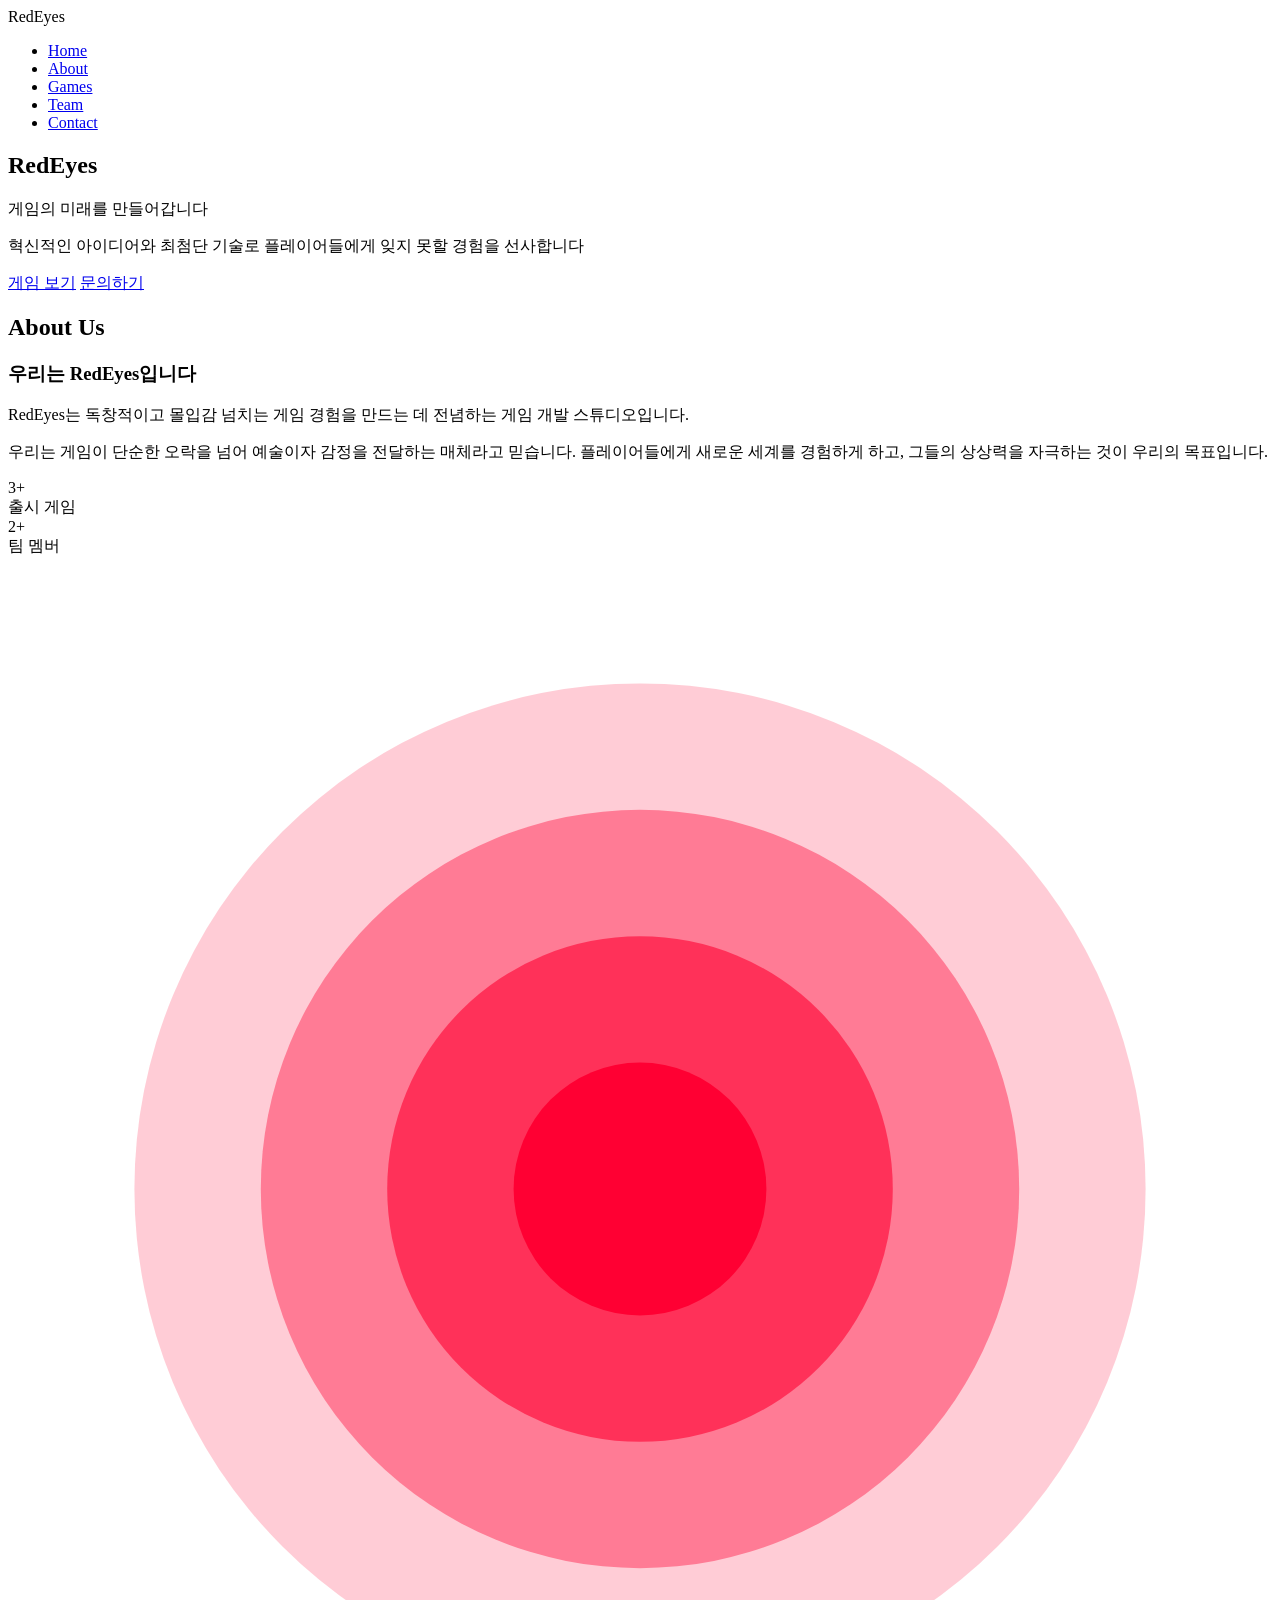
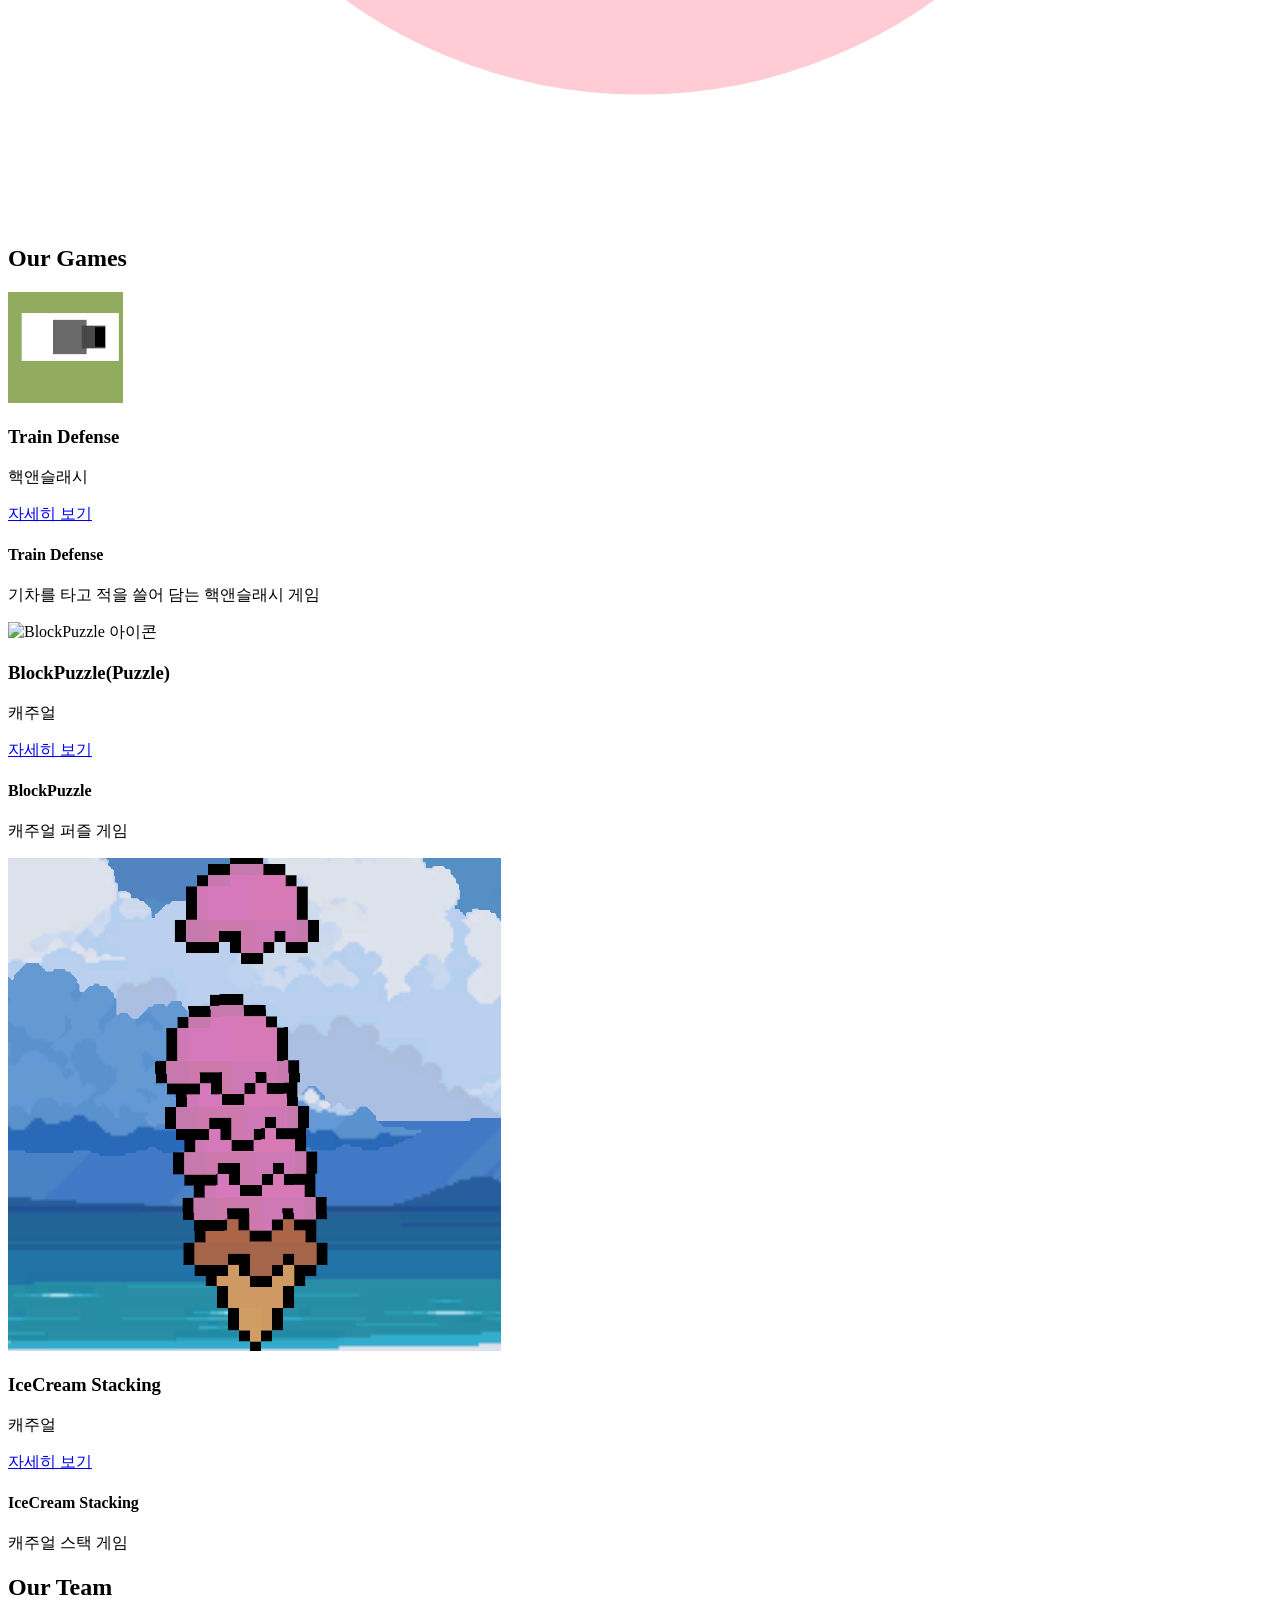
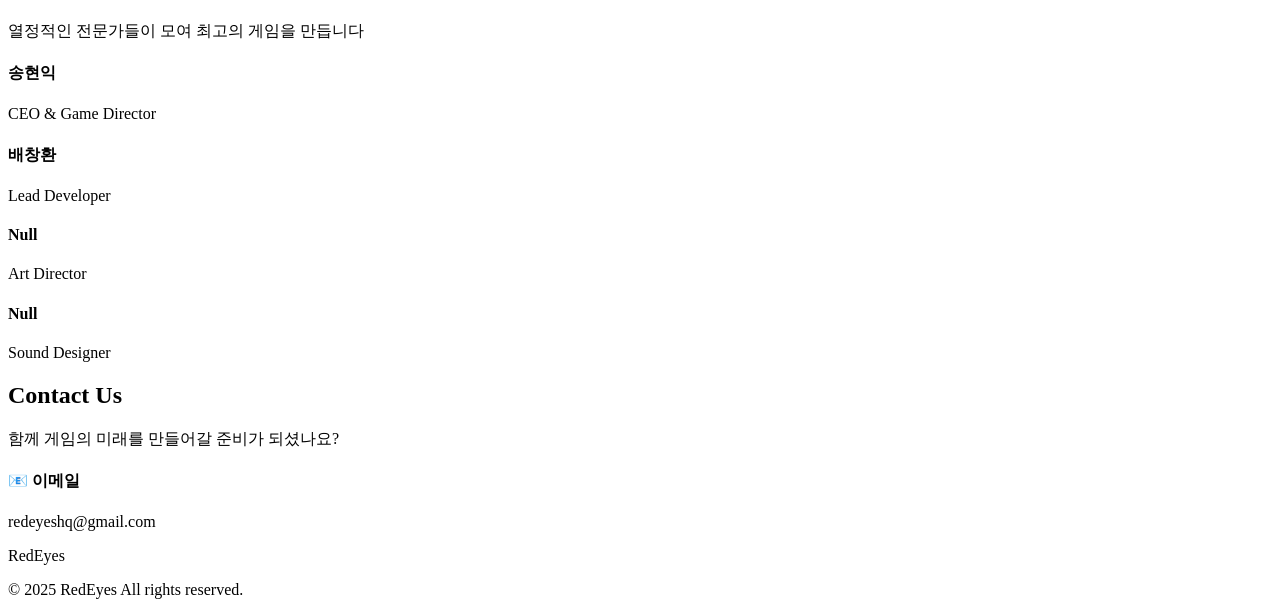
==== index.html @ b665c599 "feat: goole Verification Add" ====
<!DOCTYPE html>
<html lang="ko">

<head>
    <meta name="google-site-verification" content="wqrZ74PkrUg6t9TIPGTFlnGOhgBjYLxxdGRn3Hg3N94"/>
    <meta charset="UTF-8">
    <meta name="viewport" content="width=device-width, initial-scale=1.0">
    <meta name="description" content="RedEyes - 혁신적인 게임을 만드는 게임 개발 회사">
    <title>RedEyes - Game Development Studio</title>
    <link rel="stylesheet" href="styles.css">
    <link
        href="https://fonts.googleapis.com/css2?family=Orbitron:wght@400;500;700;900&family=Noto+Sans+KR:wght@300;400;500;700&display=swap"
        rel="stylesheet">
</head>

<body>
    <!-- Navigation -->
    <nav class="navbar">
        <div class="container">
            <div class="nav-wrapper">
                <div class="logo">
                    <span class="logo-red">Red</span><span class="logo-eyes">Eyes</span>
                </div>
                <ul class="nav-menu">
                    <li><a href="#home">Home</a></li>
                    <li><a href="#about">About</a></li>
                    <li><a href="#games">Games</a></li>
                    <li><a href="#team">Team</a></li>
                    <li><a href="#contact">Contact</a></li>
                </ul>
                <div class="hamburger">
                    <span></span>
                    <span></span>
                    <span></span>
                </div>
            </div>
        </div>
    </nav>

    <!-- Hero Section -->
    <section id="home" class="hero">
        <div class="hero-background"></div>
        <div class="container">
            <div class="hero-content">
                <h1 class="hero-title">
                    <span class="glitch" data-text="RedEyes">RedEyes</span>
                </h1>
                <p class="hero-subtitle">게임의 미래를 만들어갑니다</p>
                <p class="hero-description">혁신적인 아이디어와 최첨단 기술로 플레이어들에게 잊지 못할 경험을 선사합니다</p>
                <div class="hero-buttons">
                    <a href="#games" class="btn btn-primary">게임 보기</a>
                    <a href="#contact" class="btn btn-secondary">문의하기</a>
                </div>
            </div>
        </div>
        <div class="scroll-indicator">
            <div class="mouse"></div>
        </div>
    </section>

    <!-- About Section -->
    <section id="about" class="about">
        <div class="container">
            <h2 class="section-title">About Us</h2>
            <div class="about-content">
                <div class="about-text">
                    <h3>우리는 RedEyes입니다</h3>
                    <p>RedEyes는 독창적이고 몰입감 넘치는 게임 경험을 만드는 데 전념하는 게임 개발 스튜디오입니다.</p>
                    <p>우리는 게임이 단순한 오락을 넘어 예술이자 감정을 전달하는 매체라고 믿습니다. 플레이어들에게 새로운 세계를 경험하게 하고, 그들의 상상력을 자극하는 것이 우리의 목표입니다.
                    </p>
                    <div class="about-stats">
                        <div class="stat-item">
                            <div class="stat-number">3+</div>
                            <div class="stat-label">출시 게임</div>
                        </div>
                        <div class="stat-item">
                            <div class="stat-number">2+</div>
                            <div class="stat-label">팀 멤버</div>
                        </div>
                        <!-- <div class="stat-item">
                            <div class="stat-number">0+</div>
                            <div class="stat-label">총 다운로드수</div>
                        </div> -->
                    </div>
                </div>
                <div class="about-image">
                    <div class="image-placeholder">
                        <svg viewBox="0 0 200 200" xmlns="http://www.w3.org/2000/svg">
                            <circle cx="100" cy="100" r="80" fill="#ff0033" opacity="0.2" />
                            <circle cx="100" cy="100" r="60" fill="#ff0033" opacity="0.4" />
                            <circle cx="100" cy="100" r="40" fill="#ff0033" opacity="0.6" />
                            <circle cx="100" cy="100" r="20" fill="#ff0033" />
                        </svg>
                    </div>
                </div>
            </div>
        </div>
    </section>

    <!-- Games Section -->
    <section id="games" class="games">
        <div class="container">
            <h2 class="section-title">Our Games</h2>
            <div class="games-grid">
                <div class="game-card">
                    <div class="game-image">
                        <img src="images/games/TrainDefense.png" alt="TrainDefense 아이콘">
                        <div class="game-overlay">
                            <h3>Train Defense</h3>
                            <p>핵앤슬래시</p>
                            <a href="traindefense.html" class="game-link">자세히 보기</a>
                        </div>
                    </div>
                    <div class="game-info">
                        <h4>Train Defense</h4>
                        <p>기차를 타고 적을 쓸어 담는 핵앤슬래시 게임</p>
                    </div>
                </div>
                <div class="game-card">
                    <div class="game-image">
                        <img src="images/games/BlockPuzzle.png" alt="BlockPuzzle 아이콘">
                        <div class="game-overlay">
                            <h3>BlockPuzzle(Puzzle)</h3>
                            <p>캐주얼</p>
                            <a href="blockpuzzle.html" class="game-link">자세히 보기</a>
                        </div>
                    </div>
                    <div class="game-info">
                        <h4>BlockPuzzle</h4>
                        <p>캐주얼 퍼즐 게임</p>
                    </div>
                </div>
                <div class="game-card">
                    <div class="game-image">
                        <img src="images/games/IceCreamStacking.png" alt="IceCreamStacking 아이콘">
                        <div class="game-overlay">
                            <h3>IceCream Stacking</h3>
                            <p>캐주얼</p>
                            <a href="icecreamstacking.html" class="game-link">자세히 보기</a>
                        </div>
                    </div>
                    <div class="game-info">
                        <h4>IceCream Stacking</h4>
                        <p>캐주얼 스택 게임</p>
                    </div>
                </div>
            </div>
        </div>
    </section>

    <!-- Team Section -->
    <section id="team" class="team">
        <div class="container">
            <h2 class="section-title">Our Team</h2>
            <p class="section-description">열정적인 전문가들이 모여 최고의 게임을 만듭니다</p>
            <div class="team-grid">
                <div class="team-member">
                    <div class="member-avatar"></div>
                    <h4>송현익</h4>
                    <p class="member-role">CEO & Game Director</p>
                </div>
                <div class="team-member">
                    <div class="member-avatar"></div>
                    <h4>배창환</h4>
                    <p class="member-role">Lead Developer</p>
                </div>
                <div class="team-member">
                    <div class="member-avatar"></div>
                    <h4>Null</h4>
                    <p class="member-role">Art Director</p>
                </div>
                <div class="team-member">
                    <div class="member-avatar"></div>
                    <h4>Null</h4>
                    <p class="member-role">Sound Designer</p>
                </div>
            </div>
        </div>
    </section>

    <!-- Contact Section -->
    <section id="contact" class="contact">
        <div class="container">
            <h2 class="section-title">Contact Us</h2>
            <p class="section-description">함께 게임의 미래를 만들어갈 준비가 되셨나요?</p>
            <div class="contact-content">
                <!-- <form class="contact-form">
                    <div class="form-group">
                        <input type="text" id="name" placeholder="이름" required>
                    </div>
                    <div class="form-group">
                        <input type="email" id="email" placeholder="이메일" required>
                    </div>
                    <div class="form-group">
                        <input type="text" id="subject" placeholder="제목" required>
                    </div>
                    <div class="form-group">
                        <textarea id="message" rows="5" placeholder="메시지를 입력하세요" required></textarea>
                    </div>
                    <button type="submit" class="btn btn-primary">메시지 보내기</button>
                </form> -->
                <div class="contact-info">
                    <div class="info-item">
                        <h4>📧 이메일</h4>
                        <p>redeyeshq@gmail.com</p>
                    </div>
                    <!-- <div class="info-item">
                        <h4>📞 전화</h4>
                        <p>+82 2-1234-5678</p>
                    </div> -->
                </div>
            </div>
        </div>
    </section>

    <!-- Footer -->
    <footer class="footer">
        <div class="container">
            <div class="footer-content">
                <div class="footer-logo">
                    <span class="logo-red">Red</span><span class="logo-eyes">Eyes</span>
                </div>
                <p>&copy; 2025 RedEyes All rights reserved.</p>
            </div>
        </div>
    </footer>

    <script src="script.js"></script>
</body>

</html>
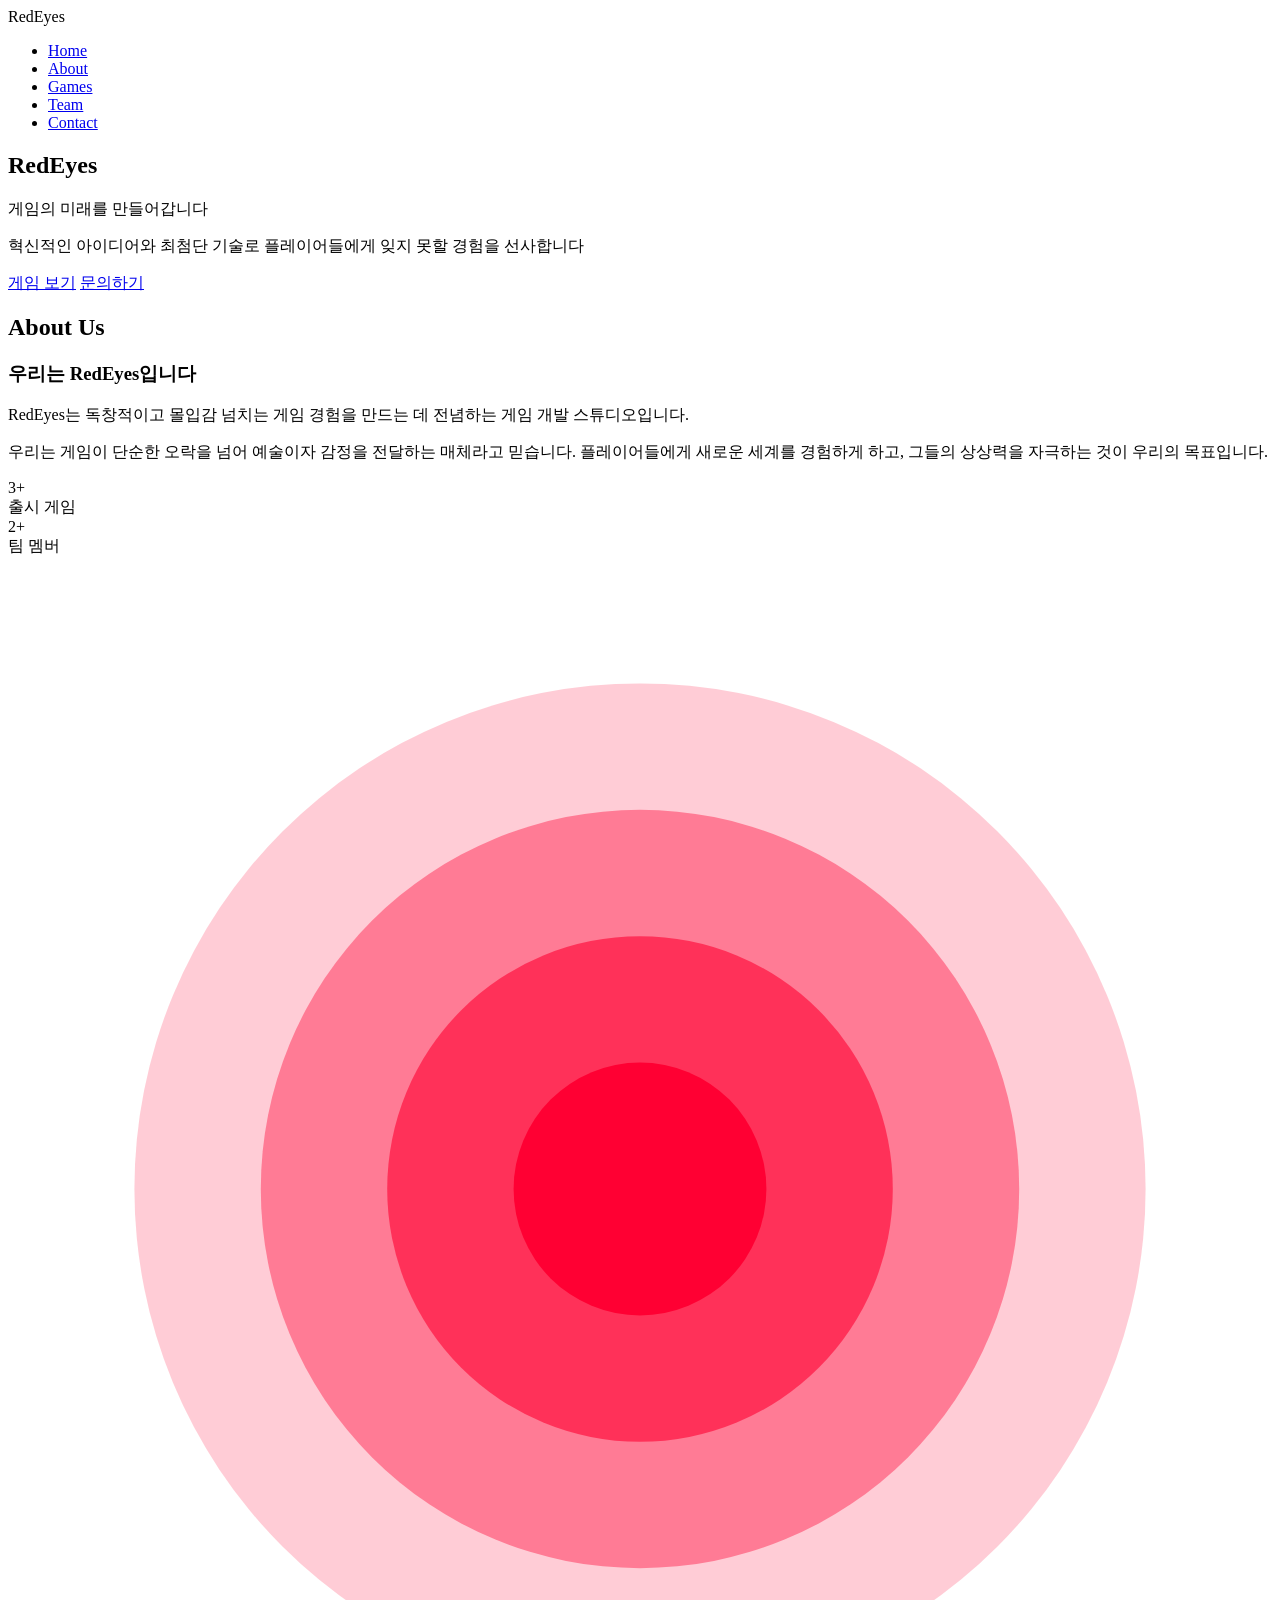
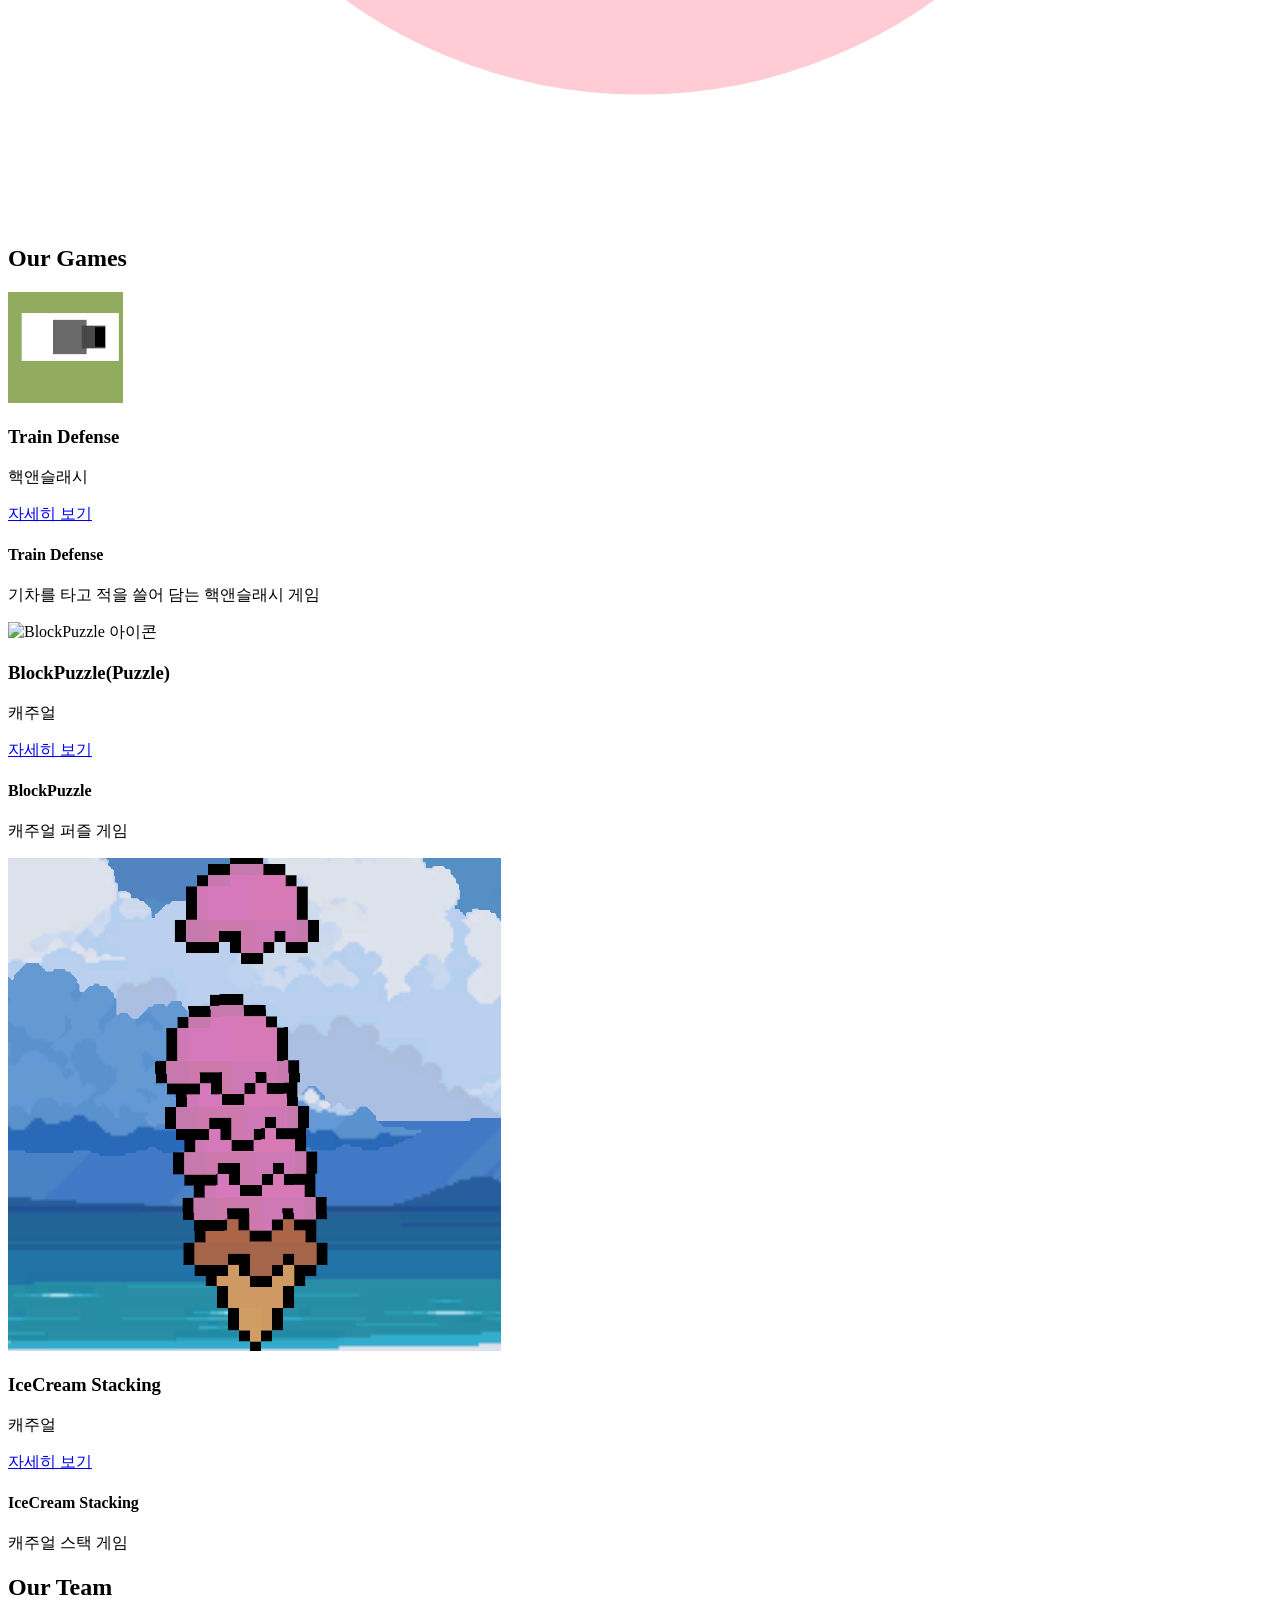
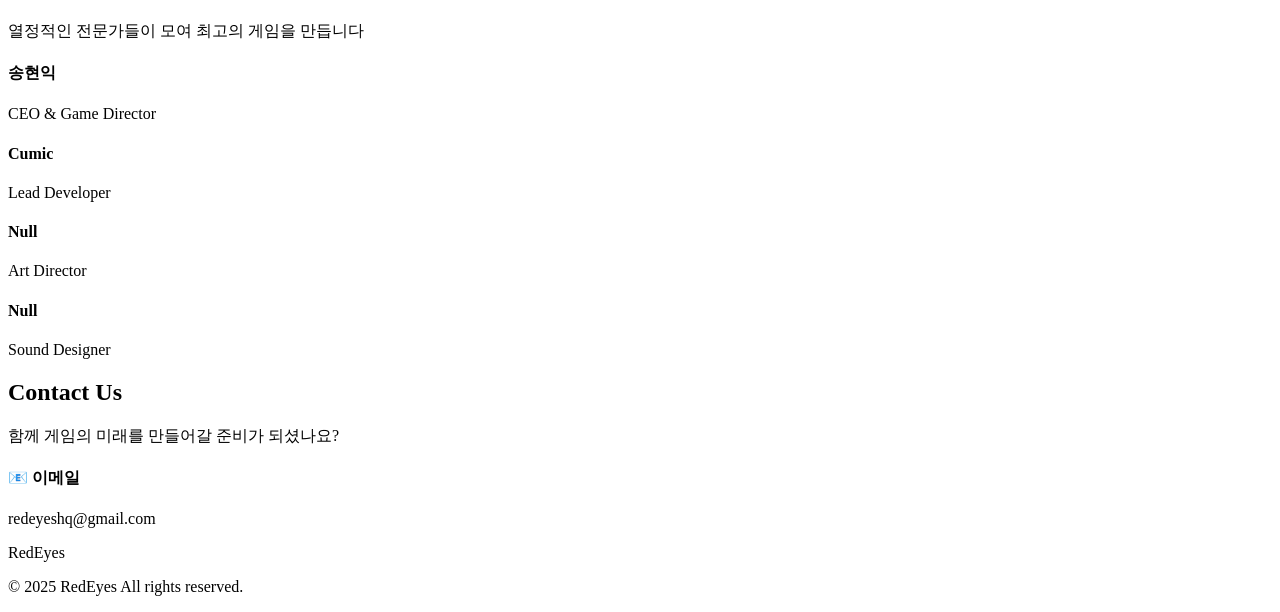
==== commit 9d1ed263: "fix: name" ====
--- a/index.html
+++ b/index.html
@@ -161,7 +161,7 @@
                 </div>
                 <div class="team-member">
                     <div class="member-avatar"></div>
-                    <h4>배창환</h4>
+                    <h4>Cumic</h4>
                     <p class="member-role">Lead Developer</p>
                 </div>
                 <div class="team-member">
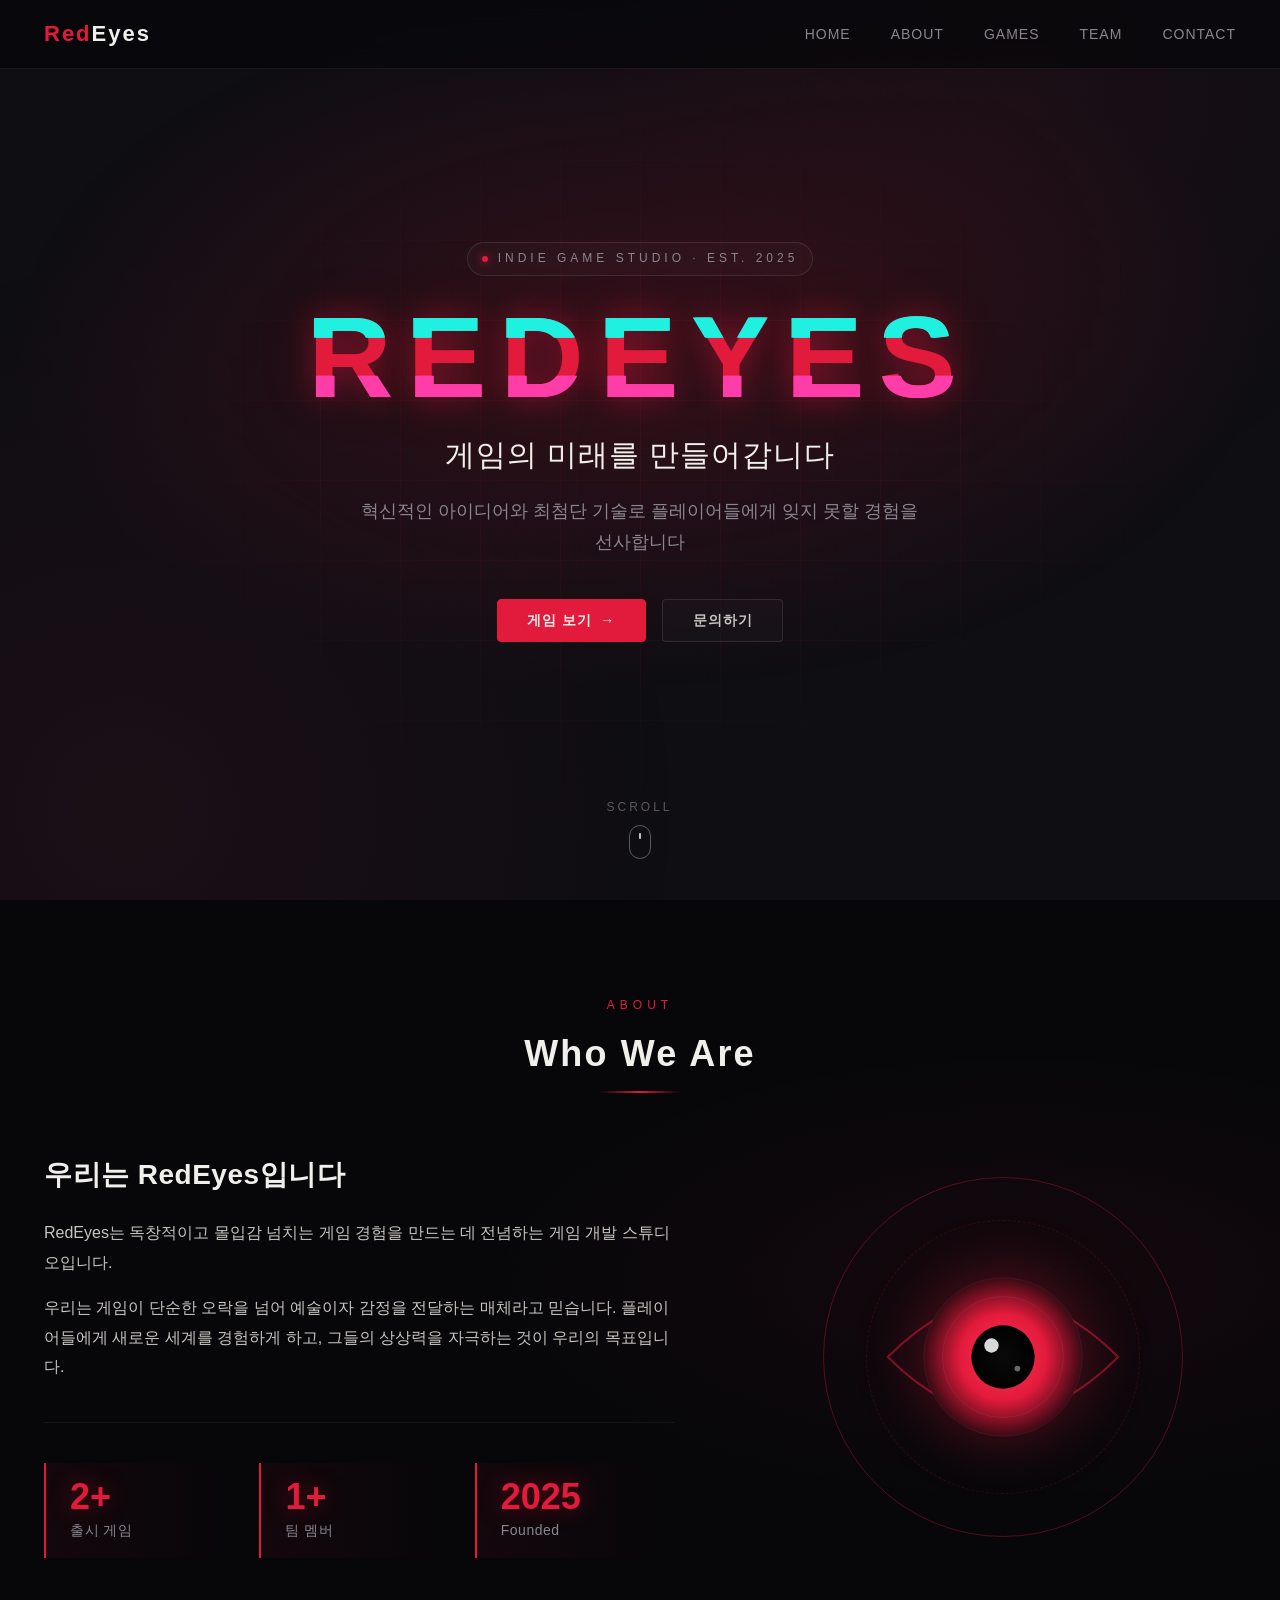
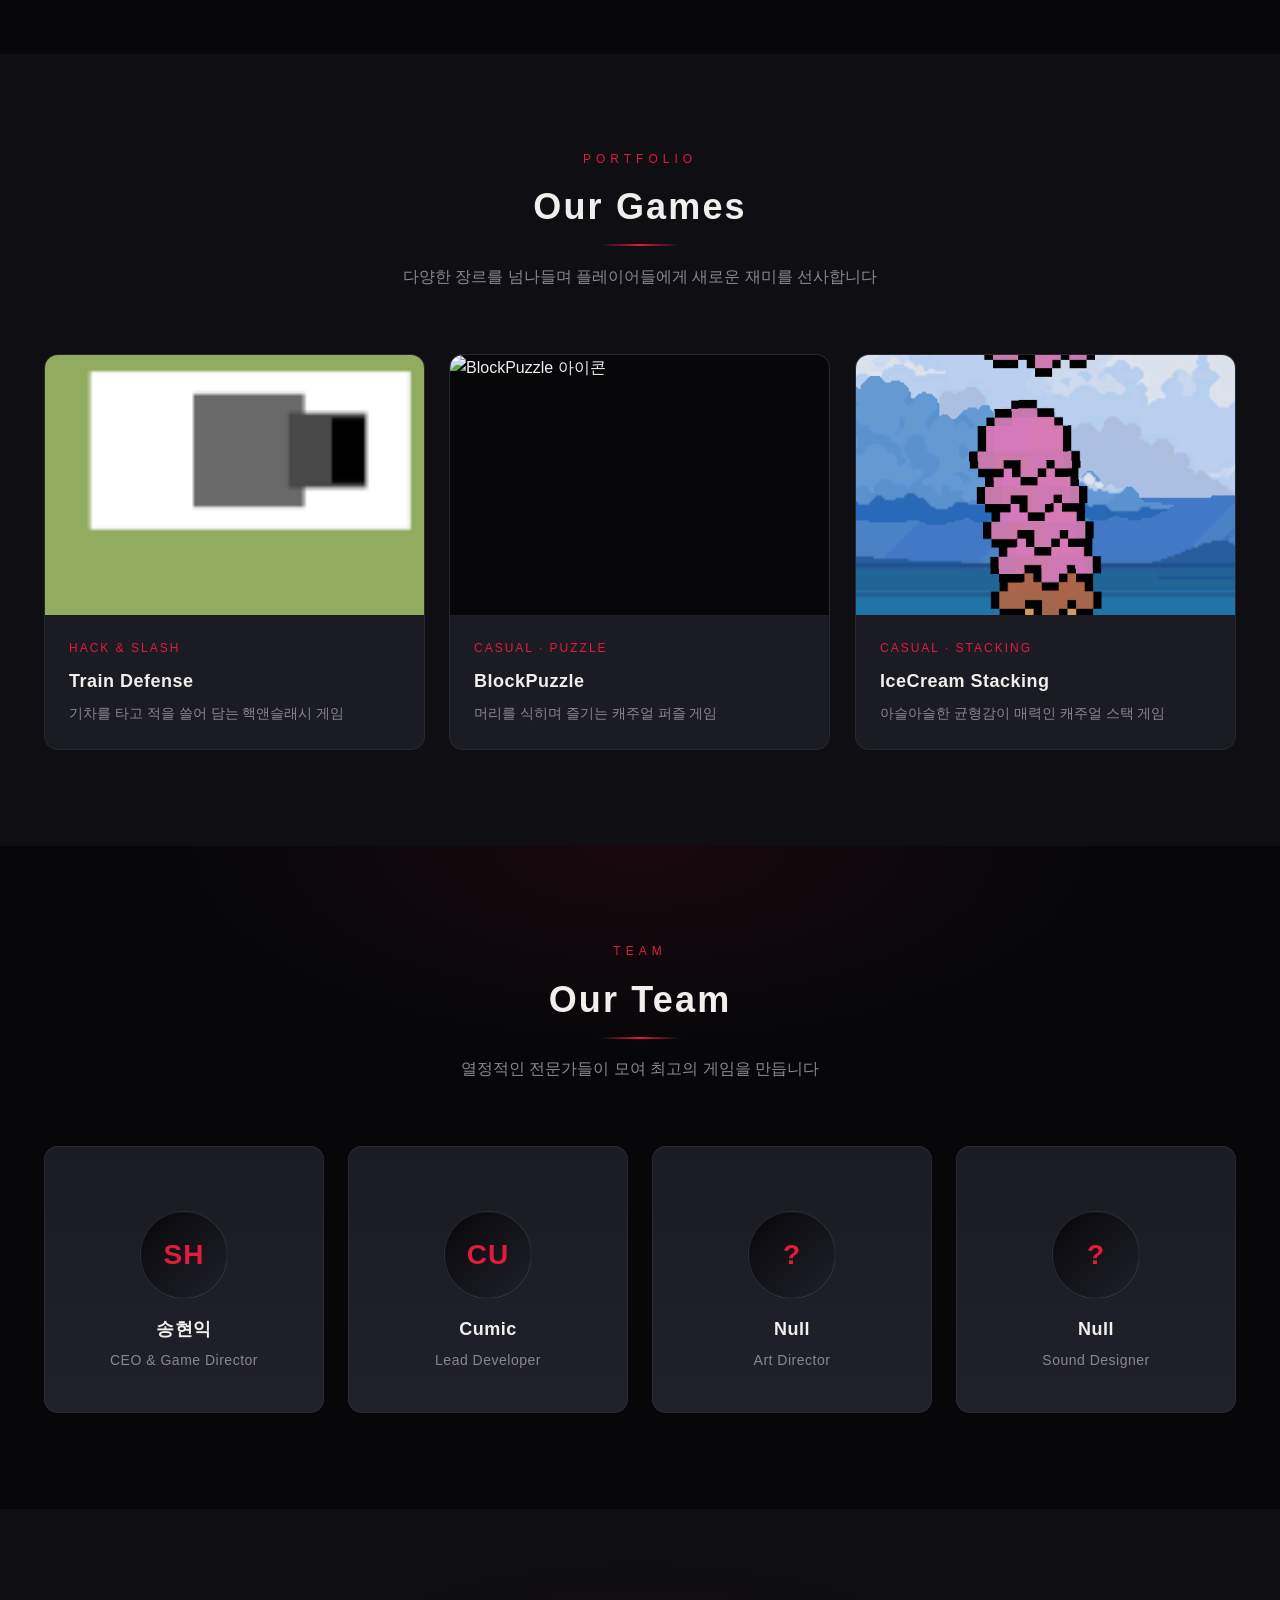
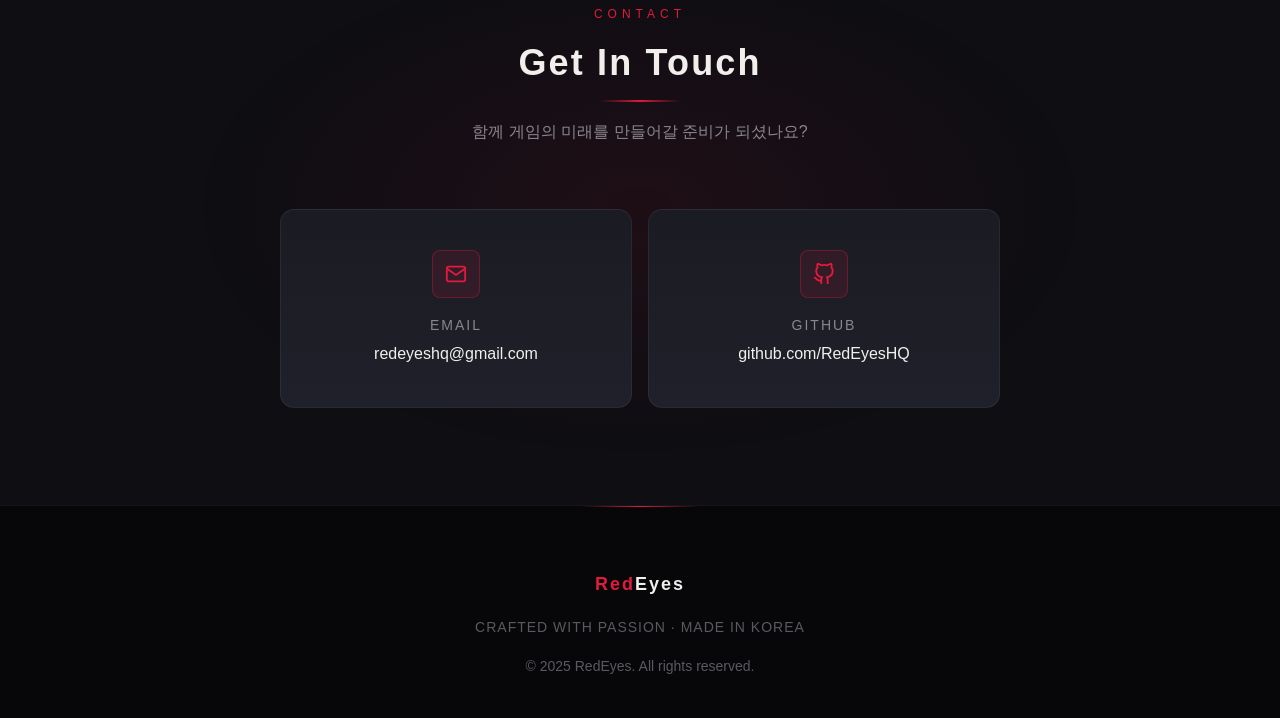
==== commit 8eeb4d7b: "[Fix] Design 수정" ====
--- a/index.html
+++ b/index.html
@@ -5,7 +5,8 @@
     <meta name="google-site-verification" content="wqrZ74PkrUg6t9TIPGTFlnGOhgBjYLxxdGRn3Hg3N94"/>
     <meta charset="UTF-8">
     <meta name="viewport" content="width=device-width, initial-scale=1.0">
-    <meta name="description" content="RedEyes - 혁신적인 게임을 만드는 게임 개발 회사">
+    <meta name="description" content="RedEyes - 혁신적인 게임을 만드는 게임 개발 스튜디오">
+    <meta name="theme-color" content="#07070a">
     <title>RedEyes - Game Development Studio</title>
     <link rel="stylesheet" href="styles.css">
     <link
@@ -19,7 +20,9 @@
         <div class="container">
             <div class="nav-wrapper">
                 <div class="logo">
-                    <span class="logo-red">Red</span><span class="logo-eyes">Eyes</span>
+                    <a href="index.html" style="text-decoration: none; color: inherit;">
+                        <span class="logo-red">Red</span><span class="logo-eyes">Eyes</span>
+                    </a>
                 </div>
                 <ul class="nav-menu">
                     <li><a href="#home">Home</a></li>
@@ -40,20 +43,23 @@
     <!-- Hero Section -->
     <section id="home" class="hero">
         <div class="hero-background"></div>
+        <div class="hero-grid"></div>
         <div class="container">
             <div class="hero-content">
+                <span class="hero-eyebrow">Indie Game Studio · Est. 2025</span>
                 <h1 class="hero-title">
                     <span class="glitch" data-text="RedEyes">RedEyes</span>
                 </h1>
                 <p class="hero-subtitle">게임의 미래를 만들어갑니다</p>
                 <p class="hero-description">혁신적인 아이디어와 최첨단 기술로 플레이어들에게 잊지 못할 경험을 선사합니다</p>
                 <div class="hero-buttons">
-                    <a href="#games" class="btn btn-primary">게임 보기</a>
+                    <a href="#games" class="btn btn-primary">게임 보기 <span class="btn-arrow">→</span></a>
                     <a href="#contact" class="btn btn-secondary">문의하기</a>
                 </div>
             </div>
         </div>
         <div class="scroll-indicator">
+            <span>Scroll</span>
             <div class="mouse"></div>
         </div>
     </section>
@@ -61,7 +67,8 @@
     <!-- About Section -->
     <section id="about" class="about">
         <div class="container">
-            <h2 class="section-title">About Us</h2>
+            <span class="section-eyebrow">About</span>
+            <h2 class="section-title">Who We Are</h2>
             <div class="about-content">
                 <div class="about-text">
                     <h3>우리는 RedEyes입니다</h3>
@@ -77,19 +84,39 @@
                             <div class="stat-number">2+</div>
                             <div class="stat-label">팀 멤버</div>
                         </div>
-                        <!-- <div class="stat-item">
-                            <div class="stat-number">0+</div>
-                            <div class="stat-label">총 다운로드수</div>
-                        </div> -->
+                        <div class="stat-item">
+                            <div class="stat-number">2025</div>
+                            <div class="stat-label">Founded</div>
+                        </div>
                     </div>
                 </div>
                 <div class="about-image">
-                    <div class="image-placeholder">
-                        <svg viewBox="0 0 200 200" xmlns="http://www.w3.org/2000/svg">
-                            <circle cx="100" cy="100" r="80" fill="#ff0033" opacity="0.2" />
-                            <circle cx="100" cy="100" r="60" fill="#ff0033" opacity="0.4" />
-                            <circle cx="100" cy="100" r="40" fill="#ff0033" opacity="0.6" />
-                            <circle cx="100" cy="100" r="20" fill="#ff0033" />
+                    <div class="eye-emblem">
+                        <svg viewBox="0 0 200 200" xmlns="http://www.w3.org/2000/svg" aria-hidden="true">
+                            <defs>
+                                <radialGradient id="iris" cx="50%" cy="50%" r="50%">
+                                    <stop offset="0%"  stop-color="#ff3554"/>
+                                    <stop offset="55%" stop-color="#e21a3b"/>
+                                    <stop offset="100%" stop-color="#3a0a14"/>
+                                </radialGradient>
+                                <radialGradient id="pupil" cx="50%" cy="50%" r="50%">
+                                    <stop offset="0%"  stop-color="#0a0a0a"/>
+                                    <stop offset="100%" stop-color="#000"/>
+                                </radialGradient>
+                            </defs>
+                            <!-- Outer eye shape -->
+                            <path d="M20 100 Q100 20 180 100 Q100 180 20 100 Z"
+                                  fill="none" stroke="#e21a3b" stroke-width="1.5" opacity="0.5"/>
+                            <!-- Iris -->
+                            <circle cx="100" cy="100" r="55" fill="url(#iris)"/>
+                            <!-- Iris detail rings -->
+                            <circle cx="100" cy="100" r="55" fill="none" stroke="rgba(255,255,255,0.08)" stroke-width="0.5"/>
+                            <circle cx="100" cy="100" r="42" fill="none" stroke="rgba(255,255,255,0.08)" stroke-width="0.5"/>
+                            <!-- Pupil -->
+                            <circle cx="100" cy="100" r="22" fill="url(#pupil)"/>
+                            <!-- Highlight -->
+                            <circle cx="92" cy="92" r="5" fill="#ffffff" opacity="0.85"/>
+                            <circle cx="110" cy="108" r="2" fill="#ffffff" opacity="0.4"/>
                         </svg>
                     </div>
                 </div>
@@ -100,18 +127,21 @@
     <!-- Games Section -->
     <section id="games" class="games">
         <div class="container">
+            <span class="section-eyebrow">Portfolio</span>
             <h2 class="section-title">Our Games</h2>
+            <p class="section-description">다양한 장르를 넘나들며 플레이어들에게 새로운 재미를 선사합니다</p>
             <div class="games-grid">
                 <div class="game-card">
                     <div class="game-image">
                         <img src="images/games/TrainDefense.png" alt="TrainDefense 아이콘">
                         <div class="game-overlay">
                             <h3>Train Defense</h3>
-                            <p>핵앤슬래시</p>
-                            <a href="traindefense.html" class="game-link">자세히 보기</a>
+                            <p>달리는 기차 위에서 펼쳐지는 전투</p>
+                            <a href="traindefense.html" class="game-link">자세히 보기 →</a>
                         </div>
                     </div>
                     <div class="game-info">
+                        <span class="game-genre">Hack &amp; Slash</span>
                         <h4>Train Defense</h4>
                         <p>기차를 타고 적을 쓸어 담는 핵앤슬래시 게임</p>
                     </div>
@@ -120,14 +150,15 @@
                     <div class="game-image">
                         <img src="images/games/BlockPuzzle.png" alt="BlockPuzzle 아이콘">
                         <div class="game-overlay">
-                            <h3>BlockPuzzle(Puzzle)</h3>
-                            <p>캐주얼</p>
-                            <a href="blockpuzzle.html" class="game-link">자세히 보기</a>
+                            <h3>BlockPuzzle</h3>
+                            <p>간단하지만 중독적인 퍼즐</p>
+                            <a href="blockpuzzle.html" class="game-link">자세히 보기 →</a>
                         </div>
                     </div>
                     <div class="game-info">
+                        <span class="game-genre">Casual · Puzzle</span>
                         <h4>BlockPuzzle</h4>
-                        <p>캐주얼 퍼즐 게임</p>
+                        <p>머리를 식히며 즐기는 캐주얼 퍼즐 게임</p>
                     </div>
                 </div>
                 <div class="game-card">
@@ -135,13 +166,14 @@
                         <img src="images/games/IceCreamStacking.png" alt="IceCreamStacking 아이콘">
                         <div class="game-overlay">
                             <h3>IceCream Stacking</h3>
-                            <p>캐주얼</p>
-                            <a href="icecreamstacking.html" class="game-link">자세히 보기</a>
+                            <p>아이스크림을 얼마나 높이 쌓을 수 있을까?</p>
+                            <a href="icecreamstacking.html" class="game-link">자세히 보기 →</a>
                         </div>
                     </div>
                     <div class="game-info">
+                        <span class="game-genre">Casual · Stacking</span>
                         <h4>IceCream Stacking</h4>
-                        <p>캐주얼 스택 게임</p>
+                        <p>아슬아슬한 균형감이 매력인 캐주얼 스택 게임</p>
                     </div>
                 </div>
             </div>
@@ -151,26 +183,27 @@
     <!-- Team Section -->
     <section id="team" class="team">
         <div class="container">
+            <span class="section-eyebrow">Team</span>
             <h2 class="section-title">Our Team</h2>
             <p class="section-description">열정적인 전문가들이 모여 최고의 게임을 만듭니다</p>
             <div class="team-grid">
                 <div class="team-member">
-                    <div class="member-avatar"></div>
+                    <div class="member-avatar" data-initial="SH">SH</div>
                     <h4>송현익</h4>
-                    <p class="member-role">CEO & Game Director</p>
-                </div>
-                <div class="team-member">
-                    <div class="member-avatar"></div>
+                    <p class="member-role">CEO &amp; Game Director</p>
+                </div>
+                <div class="team-member">
+                    <div class="member-avatar" data-initial="CU">CU</div>
                     <h4>Cumic</h4>
                     <p class="member-role">Lead Developer</p>
                 </div>
                 <div class="team-member">
-                    <div class="member-avatar"></div>
+                    <div class="member-avatar" data-initial="?">?</div>
                     <h4>Null</h4>
                     <p class="member-role">Art Director</p>
                 </div>
                 <div class="team-member">
-                    <div class="member-avatar"></div>
+                    <div class="member-avatar" data-initial="?">?</div>
                     <h4>Null</h4>
                     <p class="member-role">Sound Designer</p>
                 </div>
@@ -181,33 +214,30 @@
     <!-- Contact Section -->
     <section id="contact" class="contact">
         <div class="container">
-            <h2 class="section-title">Contact Us</h2>
+            <span class="section-eyebrow">Contact</span>
+            <h2 class="section-title">Get In Touch</h2>
             <p class="section-description">함께 게임의 미래를 만들어갈 준비가 되셨나요?</p>
             <div class="contact-content">
-                <!-- <form class="contact-form">
-                    <div class="form-group">
-                        <input type="text" id="name" placeholder="이름" required>
-                    </div>
-                    <div class="form-group">
-                        <input type="email" id="email" placeholder="이메일" required>
-                    </div>
-                    <div class="form-group">
-                        <input type="text" id="subject" placeholder="제목" required>
-                    </div>
-                    <div class="form-group">
-                        <textarea id="message" rows="5" placeholder="메시지를 입력하세요" required></textarea>
-                    </div>
-                    <button type="submit" class="btn btn-primary">메시지 보내기</button>
-                </form> -->
                 <div class="contact-info">
                     <div class="info-item">
-                        <h4>📧 이메일</h4>
-                        <p>redeyeshq@gmail.com</p>
-                    </div>
-                    <!-- <div class="info-item">
-                        <h4>📞 전화</h4>
-                        <p>+82 2-1234-5678</p>
-                    </div> -->
+                        <div class="info-icon">
+                            <svg viewBox="0 0 24 24" fill="none" stroke="currentColor" stroke-width="2" stroke-linecap="round" stroke-linejoin="round" aria-hidden="true">
+                                <path d="M4 4h16c1.1 0 2 .9 2 2v12c0 1.1-.9 2-2 2H4c-1.1 0-2-.9-2-2V6c0-1.1.9-2 2-2z"/>
+                                <polyline points="22,6 12,13 2,6"/>
+                            </svg>
+                        </div>
+                        <h4>Email</h4>
+                        <a href="mailto:redeyeshq@gmail.com">redeyeshq@gmail.com</a>
+                    </div>
+                    <div class="info-item">
+                        <div class="info-icon">
+                            <svg viewBox="0 0 24 24" fill="none" stroke="currentColor" stroke-width="2" stroke-linecap="round" stroke-linejoin="round" aria-hidden="true">
+                                <path d="M9 19c-5 1.5-5-2.5-7-3m14 6v-3.87a3.37 3.37 0 0 0-.94-2.61c3.14-.35 6.44-1.54 6.44-7A5.44 5.44 0 0 0 20 4.77 5.07 5.07 0 0 0 19.91 1S18.73.65 16 2.48a13.38 13.38 0 0 0-7 0C6.27.65 5.09 1 5.09 1A5.07 5.07 0 0 0 5 4.77a5.44 5.44 0 0 0-1.5 3.78c0 5.42 3.3 6.61 6.44 7A3.37 3.37 0 0 0 9 18.13V22"/>
+                            </svg>
+                        </div>
+                        <h4>GitHub</h4>
+                        <a href="https://github.com/RedEyesHQ" target="_blank" rel="noopener">github.com/RedEyesHQ</a>
+                    </div>
                 </div>
             </div>
         </div>
@@ -220,7 +250,8 @@
                 <div class="footer-logo">
                     <span class="logo-red">Red</span><span class="logo-eyes">Eyes</span>
                 </div>
-                <p>&copy; 2025 RedEyes All rights reserved.</p>
+                <p class="footer-tagline">Crafted with passion · Made in Korea</p>
+                <p>&copy; 2025 RedEyes. All rights reserved.</p>
             </div>
         </div>
     </footer>
@@ -228,4 +259,4 @@
     <script src="script.js"></script>
 </body>
 
-</html>+</html>
--- a/styles.css
+++ b/styles.css
@@ -0,0 +1,1379 @@
+/* ============================================================
+   RedEyes — Brand Stylesheet (v2)
+   ============================================================ */
+
+* { margin: 0; padding: 0; box-sizing: border-box; }
+
+:root {
+    /* Brand */
+    --red:        #e21a3b;
+    --red-soft:   #ff3554;
+    --red-dim:    #991127;
+    --red-glow:   rgba(226, 26, 59, 0.18);
+    --red-glow-2: rgba(226, 26, 59, 0.06);
+
+    /* Surfaces (warm-tinted dark) */
+    --bg-deep:     #07070a;
+    --bg:          #0e0e13;
+    --bg-raised:   #15151c;
+    --bg-card:     #1b1b24;
+    --bg-card-2:   #20202a;
+
+    --border-subtle: rgba(255, 255, 255, 0.06);
+    --border-soft:   rgba(255, 255, 255, 0.10);
+    --border-accent: rgba(226, 26, 59, 0.35);
+    --border-strong: rgba(226, 26, 59, 0.55);
+
+    /* Text */
+    --text:       #f1efec;
+    --text-soft:  #c8c4c0;
+    --text-muted: #8a8690;
+    --text-dim:   #5c5860;
+
+    /* Spacing scale (8px base) */
+    --space-xs:  0.25rem;
+    --space-sm:  0.5rem;
+    --space-md:  1rem;
+    --space-lg:  1.5rem;
+    --space-xl:  2.5rem;
+    --space-2xl: 4rem;
+    --space-3xl: 6rem;
+    --space-4xl: 8rem;
+
+    /* Type scale */
+    --text-xs:   0.75rem;
+    --text-sm:   0.875rem;
+    --text-base: 1rem;
+    --text-lg:   1.125rem;
+    --text-xl:   1.375rem;
+    --text-2xl:  1.75rem;
+    --text-3xl:  2.25rem;
+    --text-4xl:  3rem;
+    --text-5xl:  4rem;
+    --text-hero: clamp(3.25rem, 9vw, 7.5rem);
+
+    /* Radius */
+    --radius-sm: 4px;
+    --radius-md: 8px;
+    --radius-lg: 14px;
+    --radius-xl: 20px;
+
+    /* Motion */
+    --ease-out:    cubic-bezier(0.22, 1, 0.36, 1);
+    --ease-reveal: cubic-bezier(0.16, 1, 0.3, 1);
+    --duration-fast:   150ms;
+    --duration-normal: 250ms;
+    --duration-slow:   400ms;
+    --duration-reveal: 800ms;
+}
+
+html { scroll-behavior: smooth; }
+
+body {
+    font-family: 'Noto Sans KR', sans-serif;
+    background-color: var(--bg);
+    color: var(--text);
+    line-height: 1.65;
+    overflow-x: hidden;
+    -webkit-font-smoothing: antialiased;
+    text-rendering: optimizeLegibility;
+}
+
+/* Subtle global noise + grid texture */
+body::before {
+    content: '';
+    position: fixed;
+    inset: 0;
+    pointer-events: none;
+    z-index: 0;
+    background-image:
+        linear-gradient(rgba(255,255,255,0.02) 1px, transparent 1px),
+        linear-gradient(90deg, rgba(255,255,255,0.02) 1px, transparent 1px);
+    background-size: 64px 64px;
+    mask-image: radial-gradient(ellipse at center, rgba(0,0,0,0.6), transparent 75%);
+    -webkit-mask-image: radial-gradient(ellipse at center, rgba(0,0,0,0.6), transparent 75%);
+}
+
+main, section, footer, nav { position: relative; z-index: 1; }
+
+.container {
+    max-width: 1240px;
+    margin: 0 auto;
+    padding: 0 var(--space-lg);
+}
+
+a { color: inherit; }
+
+/* ============================================================
+   Navigation
+   ============================================================ */
+.navbar {
+    position: fixed;
+    top: 0;
+    width: 100%;
+    background: rgba(7, 7, 10, 0.72);
+    backdrop-filter: blur(14px);
+    -webkit-backdrop-filter: blur(14px);
+    z-index: 1000;
+    border-bottom: 1px solid var(--border-subtle);
+    transition: background var(--duration-normal) var(--ease-out),
+                border-color var(--duration-normal) var(--ease-out);
+}
+
+.navbar.scrolled {
+    background: rgba(7, 7, 10, 0.92);
+    border-bottom-color: rgba(226, 26, 59, 0.18);
+}
+
+.nav-wrapper {
+    display: flex;
+    justify-content: space-between;
+    align-items: center;
+    padding: var(--space-md) 0;
+}
+
+.logo {
+    font-family: 'Orbitron', sans-serif;
+    font-size: var(--text-xl);
+    font-weight: 900;
+    letter-spacing: 2px;
+    display: inline-flex;
+    align-items: center;
+    gap: 2px;
+}
+
+.logo-red  { color: var(--red); }
+.logo-eyes { color: var(--text); }
+
+.nav-menu {
+    display: flex;
+    list-style: none;
+    gap: var(--space-xl);
+}
+
+.nav-menu a {
+    color: var(--text-muted);
+    text-decoration: none;
+    font-size: var(--text-sm);
+    font-weight: 500;
+    letter-spacing: 1px;
+    text-transform: uppercase;
+    position: relative;
+    padding: 4px 0;
+    transition: color var(--duration-fast) var(--ease-out);
+}
+
+.nav-menu a::after {
+    content: '';
+    position: absolute;
+    left: 0; bottom: -2px;
+    width: 0;
+    height: 1px;
+    background: var(--red);
+    transition: width var(--duration-normal) var(--ease-out);
+}
+
+.nav-menu a:hover { color: var(--text); }
+.nav-menu a:hover::after { width: 100%; }
+
+.hamburger {
+    display: none;
+    flex-direction: column;
+    cursor: pointer;
+    gap: 5px;
+}
+
+.hamburger span {
+    width: 22px;
+    height: 2px;
+    background: var(--text);
+    transition: var(--duration-fast) var(--ease-out);
+}
+
+/* ============================================================
+   Hero Section
+   ============================================================ */
+.hero {
+    position: relative;
+    min-height: 100vh;
+    display: flex;
+    align-items: center;
+    justify-content: center;
+    overflow: hidden;
+    padding-top: 80px;
+}
+
+.hero-background {
+    position: absolute;
+    top: 0; left: 0;
+    width: 100%;
+    height: 100%;
+    background:
+        radial-gradient(ellipse 70% 55% at 50% 38%, var(--red-glow) 0%, transparent 70%),
+        radial-gradient(circle 600px at 80% 10%, var(--red-glow-2), transparent 70%),
+        radial-gradient(circle 800px at 10% 90%, var(--red-glow-2), transparent 70%);
+}
+
+/* Animated scanline grid for hero */
+.hero-grid {
+    position: absolute;
+    inset: 0;
+    background-image:
+        linear-gradient(rgba(226,26,59,0.06) 1px, transparent 1px),
+        linear-gradient(90deg, rgba(226,26,59,0.06) 1px, transparent 1px);
+    background-size: 80px 80px;
+    mask-image: radial-gradient(ellipse 60% 60% at 50% 50%, #000 30%, transparent 80%);
+    -webkit-mask-image: radial-gradient(ellipse 60% 60% at 50% 50%, #000 30%, transparent 80%);
+    pointer-events: none;
+}
+
+.hero-content {
+    position: relative;
+    text-align: center;
+    z-index: 2;
+    max-width: 900px;
+    padding: 0 var(--space-md);
+}
+
+.hero-eyebrow {
+    display: inline-flex;
+    align-items: center;
+    gap: 10px;
+    font-family: 'Orbitron', sans-serif;
+    font-size: var(--text-xs);
+    font-weight: 500;
+    letter-spacing: 4px;
+    text-transform: uppercase;
+    color: var(--text-muted);
+    margin-bottom: var(--space-lg);
+    padding: 6px 14px;
+    border: 1px solid var(--border-soft);
+    border-radius: 999px;
+    background: rgba(255,255,255,0.02);
+}
+
+.hero-eyebrow::before {
+    content: '';
+    width: 6px; height: 6px;
+    border-radius: 50%;
+    background: var(--red);
+    box-shadow: 0 0 10px var(--red);
+    animation: pulse 1.8s var(--ease-out) infinite;
+}
+
+@keyframes pulse {
+    0%, 100% { opacity: 1; transform: scale(1); }
+    50%      { opacity: 0.4; transform: scale(0.8); }
+}
+
+.hero-title {
+    font-family: 'Orbitron', sans-serif;
+    font-size: var(--text-hero);
+    font-weight: 900;
+    margin-bottom: var(--space-md);
+    color: var(--text);
+    text-transform: uppercase;
+    letter-spacing: 0.14em;
+    line-height: 1;
+}
+
+/* Glitch effect — actually working */
+.glitch {
+    color: var(--red);
+    position: relative;
+    display: inline-block;
+    text-shadow:
+        0 0 30px rgba(226, 26, 59, 0.45),
+        0 0 60px rgba(226, 26, 59, 0.2);
+}
+
+.glitch::before,
+.glitch::after {
+    content: attr(data-text);
+    position: absolute;
+    top: 0; left: 0;
+    width: 100%;
+    height: 100%;
+    background: transparent;
+    overflow: hidden;
+    pointer-events: none;
+}
+
+.glitch::before {
+    color: #20f0e0;
+    text-shadow: -2px 0 #20f0e0;
+    animation: glitch-1 4s infinite linear alternate-reverse;
+    clip-path: polygon(0 0, 100% 0, 100% 33%, 0 33%);
+}
+
+.glitch::after {
+    color: #ff3da8;
+    text-shadow: 2px 0 #ff3da8;
+    animation: glitch-2 5.5s infinite linear alternate-reverse;
+    clip-path: polygon(0 66%, 100% 66%, 100% 100%, 0 100%);
+}
+
+@keyframes glitch-1 {
+    0%, 88%, 100% { transform: translate(0); opacity: 0; }
+    89% { transform: translate(-3px, 0); opacity: 0.85; }
+    91% { transform: translate(2px, 1px);  opacity: 0.85; }
+    93% { transform: translate(0); opacity: 0; }
+}
+
+@keyframes glitch-2 {
+    0%, 92%, 100% { transform: translate(0); opacity: 0; }
+    93% { transform: translate(2px, -1px); opacity: 0.85; }
+    95% { transform: translate(-2px, 0);   opacity: 0.85; }
+    97% { transform: translate(0); opacity: 0; }
+}
+
+.hero-subtitle {
+    font-size: clamp(1.25rem, 2.4vw, 1.85rem);
+    font-weight: 300;
+    margin-bottom: var(--space-md);
+    color: var(--text);
+    letter-spacing: 1px;
+}
+
+.hero-description {
+    font-size: var(--text-lg);
+    color: var(--text-muted);
+    max-width: 560px;
+    margin: 0 auto var(--space-xl);
+    line-height: 1.75;
+}
+
+.hero-buttons {
+    display: flex;
+    gap: var(--space-md);
+    justify-content: center;
+    flex-wrap: wrap;
+}
+
+.btn {
+    position: relative;
+    padding: 0.85rem 1.85rem;
+    font-size: var(--text-sm);
+    font-weight: 600;
+    text-decoration: none;
+    border-radius: var(--radius-sm);
+    transition: all var(--duration-normal) var(--ease-out);
+    cursor: pointer;
+    border: 1px solid transparent;
+    letter-spacing: 1px;
+    text-transform: uppercase;
+    overflow: hidden;
+    display: inline-flex;
+    align-items: center;
+    gap: 8px;
+    line-height: 1;
+}
+
+.btn::before {
+    content: '';
+    position: absolute;
+    inset: 0;
+    background: linear-gradient(135deg, transparent 30%, rgba(255,255,255,0.18) 50%, transparent 70%);
+    transform: translateX(-100%);
+    transition: transform var(--duration-slow) var(--ease-out);
+}
+
+.btn:hover::before { transform: translateX(100%); }
+
+.btn-primary {
+    background: var(--red);
+    color: var(--text);
+    border-color: var(--red);
+    box-shadow: 0 0 0 0 rgba(226, 26, 59, 0.0);
+}
+
+.btn-primary:hover {
+    background: var(--red-soft);
+    border-color: var(--red-soft);
+    box-shadow: 0 6px 28px rgba(226, 26, 59, 0.45);
+    transform: translateY(-2px);
+}
+
+.btn-secondary {
+    background: rgba(255,255,255,0.02);
+    border-color: var(--border-soft);
+    color: var(--text-soft);
+}
+
+.btn-secondary:hover {
+    border-color: var(--red);
+    color: var(--text);
+    background: rgba(226, 26, 59, 0.06);
+    transform: translateY(-2px);
+}
+
+.btn-arrow {
+    display: inline-block;
+    transition: transform var(--duration-normal) var(--ease-out);
+}
+
+.btn:hover .btn-arrow { transform: translateX(4px); }
+
+.scroll-indicator {
+    position: absolute;
+    bottom: var(--space-xl);
+    left: 50%;
+    transform: translateX(-50%);
+    z-index: 2;
+    display: flex;
+    flex-direction: column;
+    align-items: center;
+    gap: 8px;
+    color: var(--text-dim);
+    font-family: 'Orbitron', sans-serif;
+    font-size: var(--text-xs);
+    letter-spacing: 3px;
+    text-transform: uppercase;
+}
+
+.mouse {
+    width: 22px;
+    height: 34px;
+    border: 1.5px solid var(--text-dim);
+    border-radius: 12px;
+    position: relative;
+}
+
+.mouse::before {
+    content: '';
+    width: 2px;
+    height: 6px;
+    background: var(--text-soft);
+    position: absolute;
+    top: 6px;
+    left: 50%;
+    transform: translateX(-50%);
+    border-radius: 1px;
+    animation: scroll 2s var(--ease-out) infinite;
+}
+
+@keyframes scroll {
+    0%   { top: 6px;  opacity: 1; }
+    100% { top: 18px; opacity: 0; }
+}
+
+/* ============================================================
+   Section base
+   ============================================================ */
+section {
+    padding: var(--space-3xl) 0;
+}
+
+.section-eyebrow {
+    display: block;
+    text-align: center;
+    font-family: 'Orbitron', sans-serif;
+    font-size: var(--text-xs);
+    font-weight: 500;
+    letter-spacing: 5px;
+    color: var(--red);
+    text-transform: uppercase;
+    margin-bottom: var(--space-sm);
+}
+
+.section-title {
+    font-family: 'Orbitron', sans-serif;
+    font-size: var(--text-3xl);
+    text-align: center;
+    margin-bottom: var(--space-md);
+    color: var(--text);
+    letter-spacing: 0.06em;
+    position: relative;
+}
+
+.section-title::after {
+    content: '';
+    display: block;
+    width: 0;
+    height: 2px;
+    background: linear-gradient(90deg, transparent, var(--red), transparent);
+    margin: var(--space-sm) auto 0;
+    transition: width 0.7s var(--ease-reveal) 0.25s;
+}
+
+.section-title.revealed::after { width: 80px; }
+
+.section-description {
+    text-align: center;
+    color: var(--text-muted);
+    font-size: var(--text-base);
+    margin: 0 auto var(--space-2xl);
+    max-width: 540px;
+    line-height: 1.7;
+}
+
+/* ============================================================
+   About
+   ============================================================ */
+.about {
+    background: var(--bg-deep);
+    position: relative;
+}
+
+.about::before {
+    content: '';
+    position: absolute;
+    inset: 0;
+    background: radial-gradient(ellipse 70% 50% at 80% 50%, rgba(226,26,59,0.06), transparent 60%);
+    pointer-events: none;
+}
+
+.about-content {
+    display: grid;
+    grid-template-columns: 1.15fr 0.85fr;
+    gap: var(--space-3xl);
+    align-items: center;
+    margin-top: var(--space-2xl);
+}
+
+.about-text h3 {
+    font-family: 'Orbitron', sans-serif;
+    font-size: var(--text-2xl);
+    margin-bottom: var(--space-lg);
+    color: var(--text);
+    letter-spacing: 0.5px;
+    line-height: 1.3;
+}
+
+.about-text p {
+    margin-bottom: var(--space-md);
+    color: var(--text-soft);
+    line-height: 1.85;
+    font-size: var(--text-base);
+}
+
+.about-stats {
+    display: grid;
+    grid-template-columns: repeat(3, 1fr);
+    gap: var(--space-md);
+    margin-top: var(--space-xl);
+    padding-top: var(--space-xl);
+    border-top: 1px solid var(--border-subtle);
+}
+
+.stat-item {
+    text-align: left;
+    padding: var(--space-md) var(--space-md) var(--space-md) var(--space-lg);
+    border-left: 2px solid var(--red);
+    background: linear-gradient(90deg, rgba(226,26,59,0.06), transparent);
+    border-radius: 0 var(--radius-sm) var(--radius-sm) 0;
+}
+
+.stat-number {
+    font-family: 'Orbitron', sans-serif;
+    font-size: var(--text-3xl);
+    font-weight: 900;
+    color: var(--red);
+    line-height: 1;
+    margin-bottom: var(--space-xs);
+    transition: text-shadow 0.4s var(--ease-out);
+}
+
+.about-stats.revealed .stat-number {
+    text-shadow: 0 0 24px rgba(226, 26, 59, 0.45);
+}
+
+.stat-label {
+    color: var(--text-muted);
+    font-size: var(--text-sm);
+    letter-spacing: 0.5px;
+}
+
+.about-image {
+    display: flex;
+    justify-content: center;
+    align-items: center;
+    position: relative;
+}
+
+.eye-emblem {
+    width: 100%;
+    max-width: 360px;
+    aspect-ratio: 1;
+    position: relative;
+    display: grid;
+    place-items: center;
+}
+
+.eye-emblem::before,
+.eye-emblem::after {
+    content: '';
+    position: absolute;
+    inset: 0;
+    border-radius: 50%;
+    border: 1px solid var(--border-accent);
+}
+
+.eye-emblem::after {
+    inset: 12%;
+    border-color: rgba(226,26,59,0.18);
+    animation: spin 22s linear infinite;
+    border-style: dashed;
+}
+
+@keyframes spin { to { transform: rotate(360deg); } }
+
+.eye-emblem svg {
+    width: 80%;
+    height: 80%;
+    filter: drop-shadow(0 0 30px rgba(226, 26, 59, 0.35));
+}
+
+/* ============================================================
+   Games
+   ============================================================ */
+.games {
+    position: relative;
+}
+
+.games-grid {
+    display: grid;
+    grid-template-columns: repeat(auto-fit, minmax(320px, 1fr));
+    gap: var(--space-lg);
+    margin-top: var(--space-2xl);
+}
+
+.game-card {
+    position: relative;
+    background: var(--bg-card);
+    border: 1px solid var(--border-subtle);
+    border-radius: var(--radius-lg);
+    overflow: hidden;
+    transition:
+        border-color var(--duration-normal) var(--ease-out),
+        transform var(--duration-normal) var(--ease-out),
+        box-shadow var(--duration-normal) var(--ease-out);
+    cursor: pointer;
+}
+
+.game-card::before {
+    content: '';
+    position: absolute;
+    inset: 0;
+    border-radius: var(--radius-lg);
+    padding: 1px;
+    background: linear-gradient(135deg, rgba(226,26,59,0.0), rgba(226,26,59,0.0));
+    -webkit-mask:
+        linear-gradient(#000 0 0) content-box,
+        linear-gradient(#000 0 0);
+    -webkit-mask-composite: xor;
+            mask-composite: exclude;
+    pointer-events: none;
+    transition: background var(--duration-normal) var(--ease-out);
+}
+
+.game-card:hover {
+    transform: translateY(-6px);
+    box-shadow: 0 16px 50px rgba(226, 26, 59, 0.12);
+    border-color: var(--border-accent);
+}
+
+.game-card:hover::before {
+    background: linear-gradient(135deg, rgba(226,26,59,0.55), rgba(226,26,59,0.05));
+}
+
+.game-image {
+    position: relative;
+    height: 260px;
+    overflow: hidden;
+    display: flex;
+    align-items: center;
+    justify-content: center;
+    background: var(--bg-deep);
+}
+
+.game-image img {
+    width: 100%;
+    height: 100%;
+    object-fit: cover;
+    transition: transform 0.7s var(--ease-out);
+}
+
+.game-card:hover .game-image img { transform: scale(1.06); }
+
+.game-overlay {
+    position: absolute;
+    inset: 0;
+    background: linear-gradient(180deg, rgba(7,7,10,0.5) 0%, rgba(7,7,10,0.95) 100%);
+    display: flex;
+    flex-direction: column;
+    align-items: center;
+    justify-content: flex-end;
+    padding: var(--space-xl);
+    text-align: center;
+    opacity: 0;
+    transition: opacity var(--duration-normal) var(--ease-out);
+}
+
+.game-card:hover .game-overlay { opacity: 1; }
+
+.game-overlay h3 {
+    font-family: 'Orbitron', sans-serif;
+    font-size: var(--text-xl);
+    margin-bottom: var(--space-sm);
+    color: var(--text);
+    letter-spacing: 1px;
+}
+
+.game-overlay p {
+    color: var(--text-muted);
+    margin-bottom: var(--space-lg);
+    font-size: var(--text-sm);
+}
+
+.game-link {
+    color: var(--text);
+    text-decoration: none;
+    background: var(--red);
+    border: 1px solid var(--red);
+    padding: 0.6rem 1.4rem;
+    border-radius: var(--radius-sm);
+    font-size: var(--text-xs);
+    font-weight: 700;
+    letter-spacing: 1px;
+    text-transform: uppercase;
+    transition: all var(--duration-fast) var(--ease-out);
+}
+
+.game-link:hover {
+    background: var(--red-soft);
+    box-shadow: 0 0 24px rgba(226, 26, 59, 0.5);
+}
+
+.game-info {
+    padding: var(--space-lg);
+    display: flex;
+    flex-direction: column;
+    gap: 6px;
+    position: relative;
+}
+
+.game-genre {
+    font-family: 'Orbitron', sans-serif;
+    font-size: var(--text-xs);
+    font-weight: 500;
+    letter-spacing: 2px;
+    color: var(--red);
+    text-transform: uppercase;
+    margin-bottom: 2px;
+}
+
+.game-info h4 {
+    font-family: 'Orbitron', sans-serif;
+    font-size: var(--text-lg);
+    font-weight: 700;
+    color: var(--text);
+    letter-spacing: 0.5px;
+}
+
+.game-info p {
+    color: var(--text-muted);
+    font-size: var(--text-sm);
+    line-height: 1.6;
+}
+
+/* ============================================================
+   Team
+   ============================================================ */
+.team {
+    background: var(--bg-deep);
+    position: relative;
+}
+
+.team::before {
+    content: '';
+    position: absolute;
+    inset: 0;
+    background: radial-gradient(ellipse 60% 50% at 50% 0%, rgba(226,26,59,0.08), transparent 60%);
+    pointer-events: none;
+}
+
+.team-grid {
+    display: grid;
+    grid-template-columns: repeat(auto-fit, minmax(220px, 1fr));
+    gap: var(--space-lg);
+    margin-top: var(--space-2xl);
+}
+
+.team-member {
+    text-align: center;
+    padding: var(--space-2xl) var(--space-md) var(--space-xl);
+    background: linear-gradient(180deg, var(--bg-card) 0%, var(--bg-card-2) 100%);
+    border: 1px solid var(--border-subtle);
+    border-radius: var(--radius-lg);
+    position: relative;
+    overflow: hidden;
+    transition:
+        border-color var(--duration-normal) var(--ease-out),
+        transform var(--duration-normal) var(--ease-out),
+        box-shadow var(--duration-normal) var(--ease-out);
+}
+
+.team-member::after {
+    content: '';
+    position: absolute;
+    top: 0;
+    left: 0;
+    width: 100%;
+    height: 3px;
+    background: linear-gradient(90deg, transparent, var(--red), transparent);
+    opacity: 0;
+    transition: opacity var(--duration-normal) var(--ease-out);
+}
+
+.team-member:hover {
+    border-color: var(--border-accent);
+    transform: translateY(-4px);
+    box-shadow: 0 12px 36px rgba(226, 26, 59, 0.10);
+}
+
+.team-member:hover::after { opacity: 1; }
+
+.member-avatar {
+    width: 88px;
+    height: 88px;
+    border-radius: 50%;
+    background: linear-gradient(135deg, var(--bg-deep), var(--bg-card-2));
+    border: 1px solid var(--border-soft);
+    margin: 0 auto var(--space-md);
+    display: flex;
+    align-items: center;
+    justify-content: center;
+    font-family: 'Orbitron', sans-serif;
+    font-size: var(--text-2xl);
+    font-weight: 700;
+    color: var(--red);
+    letter-spacing: 1px;
+    position: relative;
+    transition: border-color var(--duration-normal) var(--ease-out);
+}
+
+.member-avatar::before {
+    content: '';
+    position: absolute;
+    inset: -3px;
+    border-radius: 50%;
+    background: conic-gradient(from 0deg, var(--red), transparent 25%, transparent 50%, var(--red) 75%, transparent);
+    opacity: 0;
+    z-index: -1;
+    transition: opacity var(--duration-normal) var(--ease-out);
+    animation: spin 6s linear infinite;
+}
+
+.team-member:hover .member-avatar::before { opacity: 0.6; }
+.team-member:hover .member-avatar { border-color: rgba(226,26,59,0.4); }
+
+.team-member h4 {
+    font-family: 'Orbitron', sans-serif;
+    font-size: var(--text-lg);
+    font-weight: 700;
+    margin-bottom: 4px;
+    color: var(--text);
+    letter-spacing: 0.5px;
+}
+
+.member-role {
+    color: var(--text-muted);
+    font-size: var(--text-sm);
+    letter-spacing: 0.5px;
+}
+
+/* ============================================================
+   Contact
+   ============================================================ */
+.contact {
+    position: relative;
+}
+
+.contact::before {
+    content: '';
+    position: absolute;
+    inset: 0;
+    background: radial-gradient(ellipse 50% 60% at 50% 50%, rgba(226,26,59,0.08), transparent 70%);
+    pointer-events: none;
+}
+
+.contact-content {
+    max-width: 720px;
+    margin: var(--space-2xl) auto 0;
+    position: relative;
+}
+
+.contact-info {
+    display: grid;
+    grid-template-columns: repeat(auto-fit, minmax(220px, 1fr));
+    gap: var(--space-md);
+}
+
+.info-item {
+    display: flex;
+    flex-direction: column;
+    align-items: center;
+    text-align: center;
+    padding: var(--space-xl) var(--space-lg);
+    background: linear-gradient(180deg, var(--bg-card), var(--bg-card-2));
+    border: 1px solid var(--border-subtle);
+    border-radius: var(--radius-lg);
+    transition:
+        border-color var(--duration-normal) var(--ease-out),
+        transform var(--duration-normal) var(--ease-out);
+}
+
+.info-item:hover {
+    border-color: var(--border-accent);
+    transform: translateY(-3px);
+}
+
+.info-icon {
+    width: 48px;
+    height: 48px;
+    border-radius: var(--radius-md);
+    background: rgba(226,26,59,0.1);
+    border: 1px solid var(--border-accent);
+    display: grid;
+    place-items: center;
+    margin-bottom: var(--space-md);
+    color: var(--red);
+}
+
+.info-icon svg { width: 22px; height: 22px; }
+
+.info-item h4 {
+    font-family: 'Orbitron', sans-serif;
+    font-size: var(--text-sm);
+    color: var(--text-muted);
+    letter-spacing: 2px;
+    text-transform: uppercase;
+    margin-bottom: var(--space-xs);
+    font-weight: 500;
+}
+
+.info-item a,
+.info-item p {
+    color: var(--text);
+    font-size: var(--text-base);
+    text-decoration: none;
+    word-break: break-all;
+    transition: color var(--duration-fast) var(--ease-out);
+}
+
+.info-item a:hover { color: var(--red); }
+
+/* (Legacy form styling kept for if form ever re-enabled) */
+.contact-form {
+    display: flex;
+    flex-direction: column;
+    gap: var(--space-md);
+}
+
+.form-group input,
+.form-group textarea {
+    width: 100%;
+    padding: 0.85rem var(--space-md);
+    background: var(--bg-card);
+    border: 1px solid var(--border-subtle);
+    border-radius: var(--radius-sm);
+    color: var(--text);
+    font-family: 'Noto Sans KR', sans-serif;
+    font-size: var(--text-base);
+    transition: border-color var(--duration-fast) var(--ease-out);
+}
+
+.form-group input:focus,
+.form-group textarea:focus {
+    outline: none;
+    border-color: var(--red);
+}
+
+.form-group textarea { resize: vertical; }
+
+/* ============================================================
+   Footer
+   ============================================================ */
+.footer {
+    background: var(--bg-deep);
+    padding: var(--space-2xl) 0 var(--space-xl);
+    border-top: 1px solid var(--border-subtle);
+    position: relative;
+}
+
+.footer::before {
+    content: '';
+    position: absolute;
+    top: 0; left: 50%;
+    transform: translateX(-50%);
+    width: 120px;
+    height: 1px;
+    background: linear-gradient(90deg, transparent, var(--red), transparent);
+}
+
+.footer-content {
+    text-align: center;
+    display: flex;
+    flex-direction: column;
+    align-items: center;
+    gap: var(--space-md);
+}
+
+.footer-logo {
+    font-family: 'Orbitron', sans-serif;
+    font-size: var(--text-lg);
+    font-weight: 900;
+    letter-spacing: 2px;
+}
+
+.footer-tagline {
+    color: var(--text-muted);
+    font-size: var(--text-sm);
+    letter-spacing: 1px;
+    text-transform: uppercase;
+    font-family: 'Orbitron', sans-serif;
+}
+
+.footer p {
+    color: var(--text-dim);
+    font-size: var(--text-sm);
+}
+
+/* ============================================================
+   Reveal animations
+   ============================================================ */
+[data-reveal] {
+    opacity: 0;
+    will-change: opacity, transform;
+}
+
+[data-reveal="up"]    { transform: translateY(40px); }
+[data-reveal="down"]  { transform: translateY(-40px); }
+[data-reveal="left"]  { transform: translateX(-40px); }
+[data-reveal="right"] { transform: translateX(40px); }
+[data-reveal="scale"] { transform: scale(0.92); }
+[data-reveal="fade"]  { transform: none; }
+
+[data-reveal].revealed {
+    opacity: 1;
+    transform: translateY(0) translateX(0) scale(1);
+    transition:
+        opacity var(--duration-reveal) var(--ease-reveal),
+        transform var(--duration-reveal) var(--ease-reveal);
+}
+
+[data-reveal].reveal-done { transition: none; }
+
+[data-reveal].revealed[data-delay="1"] { transition-delay: 80ms; }
+[data-reveal].revealed[data-delay="2"] { transition-delay: 160ms; }
+[data-reveal].revealed[data-delay="3"] { transition-delay: 240ms; }
+[data-reveal].revealed[data-delay="4"] { transition-delay: 320ms; }
+[data-reveal].revealed[data-delay="5"] { transition-delay: 400ms; }
+[data-reveal].revealed[data-delay="6"] { transition-delay: 480ms; }
+
+/* Hero entrance */
+.hero .hero-content { opacity: 0; }
+
+.hero.loaded .hero-content    { opacity: 1; }
+.hero.loaded .hero-eyebrow    { animation: heroReveal 1s var(--ease-reveal) 0.05s forwards; opacity: 0; }
+.hero.loaded .hero-title      { animation: heroReveal 1s var(--ease-reveal) 0.20s forwards; opacity: 0; }
+.hero.loaded .hero-subtitle   { animation: heroReveal 1s var(--ease-reveal) 0.45s forwards; opacity: 0; }
+.hero.loaded .hero-description{ animation: heroReveal 1s var(--ease-reveal) 0.65s forwards; opacity: 0; }
+.hero.loaded .hero-buttons    { animation: heroReveal 1s var(--ease-reveal) 0.85s forwards; opacity: 0; }
+.hero.loaded .scroll-indicator{ animation: heroFadeIn 1.2s var(--ease-reveal) 1.2s forwards; opacity: 0; }
+
+@keyframes heroReveal {
+    from { opacity: 0; transform: translateY(30px); }
+    to   { opacity: 1; transform: translateY(0); }
+}
+
+@keyframes heroFadeIn {
+    from { opacity: 0; }
+    to   { opacity: 1; }
+}
+
+/* ============================================================
+   Game Detail Pages (shared styling)
+   ============================================================ */
+.game-detail {
+    min-height: 100vh;
+    padding: 140px 0 80px;
+    background:
+        radial-gradient(ellipse 50% 40% at 50% 0%, var(--red-glow), transparent 70%),
+        var(--bg);
+}
+
+.game-detail-header {
+    text-align: center;
+    margin-bottom: var(--space-3xl);
+    padding-bottom: var(--space-xl);
+    border-bottom: 1px solid var(--border-subtle);
+    position: relative;
+}
+
+.game-detail-header::after {
+    content: '';
+    position: absolute;
+    bottom: -1px;
+    left: 50%;
+    transform: translateX(-50%);
+    width: 80px;
+    height: 1px;
+    background: var(--red);
+}
+
+.game-detail-eyebrow {
+    display: inline-block;
+    font-family: 'Orbitron', sans-serif;
+    font-size: var(--text-xs);
+    font-weight: 500;
+    letter-spacing: 4px;
+    color: var(--red);
+    text-transform: uppercase;
+    margin-bottom: var(--space-md);
+    padding: 6px 14px;
+    border: 1px solid var(--border-accent);
+    border-radius: 999px;
+}
+
+.game-detail-header h1 {
+    font-family: 'Orbitron', sans-serif;
+    font-size: clamp(2.5rem, 6vw, 4.25rem);
+    font-weight: 900;
+    color: var(--text);
+    margin-bottom: var(--space-md);
+    letter-spacing: 0.08em;
+    line-height: 1.1;
+    text-transform: uppercase;
+    text-shadow: 0 0 40px rgba(226, 26, 59, 0.25);
+}
+
+.game-detail-header .genre {
+    font-size: var(--text-base);
+    color: var(--text-muted);
+    text-transform: uppercase;
+    letter-spacing: 4px;
+    font-family: 'Orbitron', sans-serif;
+}
+
+.game-detail-content {
+    display: grid;
+    grid-template-columns: 1fr 1fr;
+    gap: var(--space-3xl);
+    margin-bottom: var(--space-3xl);
+    align-items: start;
+}
+
+.game-image-large {
+    width: 100%;
+    border-radius: var(--radius-lg);
+    overflow: hidden;
+    border: 1px solid var(--border-subtle);
+    box-shadow: 0 20px 60px rgba(0, 0, 0, 0.5),
+                0 0 60px rgba(226, 26, 59, 0.15);
+    position: relative;
+}
+
+.game-image-large img {
+    width: 100%;
+    height: auto;
+    display: block;
+}
+
+.game-description h2 {
+    font-family: 'Orbitron', sans-serif;
+    color: var(--text);
+    margin-bottom: var(--space-lg);
+    font-size: var(--text-2xl);
+    letter-spacing: 0.5px;
+    position: relative;
+    padding-left: var(--space-md);
+}
+
+.game-description h2::before {
+    content: '';
+    position: absolute;
+    left: 0; top: 6px; bottom: 6px;
+    width: 3px;
+    background: var(--red);
+}
+
+.game-description p {
+    line-height: 1.85;
+    margin-bottom: var(--space-md);
+    font-size: var(--text-base);
+    color: var(--text-soft);
+}
+
+.game-features {
+    margin-top: var(--space-2xl);
+}
+
+.game-features h3 {
+    font-family: 'Orbitron', sans-serif;
+    color: var(--text);
+    margin-bottom: var(--space-lg);
+    font-size: var(--text-xl);
+    letter-spacing: 0.5px;
+    position: relative;
+    padding-left: var(--space-md);
+}
+
+.game-features h3::before {
+    content: '';
+    position: absolute;
+    left: 0; top: 6px; bottom: 6px;
+    width: 3px;
+    background: var(--red);
+}
+
+.features-list {
+    list-style: none;
+    padding: 0;
+    display: grid;
+    gap: var(--space-sm);
+}
+
+.features-list li {
+    padding: 12px 16px 12px 38px;
+    position: relative;
+    color: var(--text-soft);
+    font-size: var(--text-base);
+    background: rgba(255,255,255,0.02);
+    border: 1px solid var(--border-subtle);
+    border-radius: var(--radius-sm);
+    transition:
+        border-color var(--duration-fast) var(--ease-out),
+        background var(--duration-fast) var(--ease-out);
+}
+
+.features-list li:hover {
+    border-color: var(--border-accent);
+    background: rgba(226, 26, 59, 0.04);
+}
+
+.features-list li::before {
+    content: '▸';
+    position: absolute;
+    left: 14px;
+    top: 50%;
+    transform: translateY(-50%);
+    color: var(--red);
+    font-size: var(--text-lg);
+}
+
+.game-actions {
+    display: flex;
+    gap: var(--space-md);
+    margin-top: var(--space-2xl);
+    flex-wrap: wrap;
+}
+
+.game-actions .btn {
+    padding: 0.95rem 2rem;
+    font-size: var(--text-sm);
+}
+
+.screenshots-section {
+    margin-top: var(--space-3xl);
+    padding-top: var(--space-2xl);
+    border-top: 1px solid var(--border-subtle);
+}
+
+.screenshots-section h2 {
+    font-family: 'Orbitron', sans-serif;
+    color: var(--text);
+    text-align: center;
+    margin-bottom: var(--space-2xl);
+    font-size: var(--text-3xl);
+    letter-spacing: 0.06em;
+}
+
+.screenshots-grid {
+    display: grid;
+    grid-template-columns: repeat(auto-fit, minmax(320px, 1fr));
+    gap: var(--space-lg);
+}
+
+.screenshot-item {
+    border-radius: var(--radius-lg);
+    overflow: hidden;
+    border: 1px solid var(--border-subtle);
+    box-shadow: 0 8px 24px rgba(0, 0, 0, 0.4);
+    transition:
+        transform var(--duration-normal) var(--ease-out),
+        box-shadow var(--duration-normal) var(--ease-out),
+        border-color var(--duration-normal) var(--ease-out);
+}
+
+.screenshot-item:hover {
+    transform: translateY(-6px);
+    border-color: var(--border-accent);
+    box-shadow: 0 16px 40px rgba(226, 26, 59, 0.18);
+}
+
+.screenshot-item img {
+    width: 100%;
+    height: auto;
+    display: block;
+}
+
+.back-button {
+    position: fixed;
+    top: 96px;
+    left: var(--space-xl);
+    z-index: 999;
+    backdrop-filter: blur(8px);
+    -webkit-backdrop-filter: blur(8px);
+    background: rgba(7,7,10,0.7) !important;
+}
+
+/* ============================================================
+   Responsive
+   ============================================================ */
+@media (max-width: 1100px) {
+    .about-content {
+        grid-template-columns: 1fr;
+        gap: var(--space-2xl);
+    }
+    .game-detail-content {
+        grid-template-columns: 1fr;
+        gap: var(--space-2xl);
+    }
+}
+
+@media (max-width: 968px) {
+    .nav-menu {
+        position: fixed;
+        left: -100%;
+        top: 56px;
+        flex-direction: column;
+        background: var(--bg-deep);
+        width: 100%;
+        text-align: center;
+        transition: var(--duration-normal) var(--ease-out);
+        padding: var(--space-xl) 0;
+        border-bottom: 1px solid var(--border-subtle);
+    }
+
+    .nav-menu.active { left: 0; }
+
+    .hamburger { display: flex; }
+
+    .about-image { display: flex; max-width: 280px; margin: 0 auto; }
+
+    .hero-buttons { flex-direction: column; align-items: center; }
+    .btn { width: 100%; max-width: 280px; justify-content: center; }
+
+    .back-button { left: var(--space-md); top: 84px; }
+}
+
+@media (max-width: 640px) {
+    .section-title { font-size: var(--text-2xl); }
+    .games-grid { grid-template-columns: 1fr; }
+    .about-stats { grid-template-columns: 1fr; }
+    .stat-item { text-align: left; }
+    .game-actions { flex-direction: column; }
+    .game-actions .btn { width: 100%; }
+}
